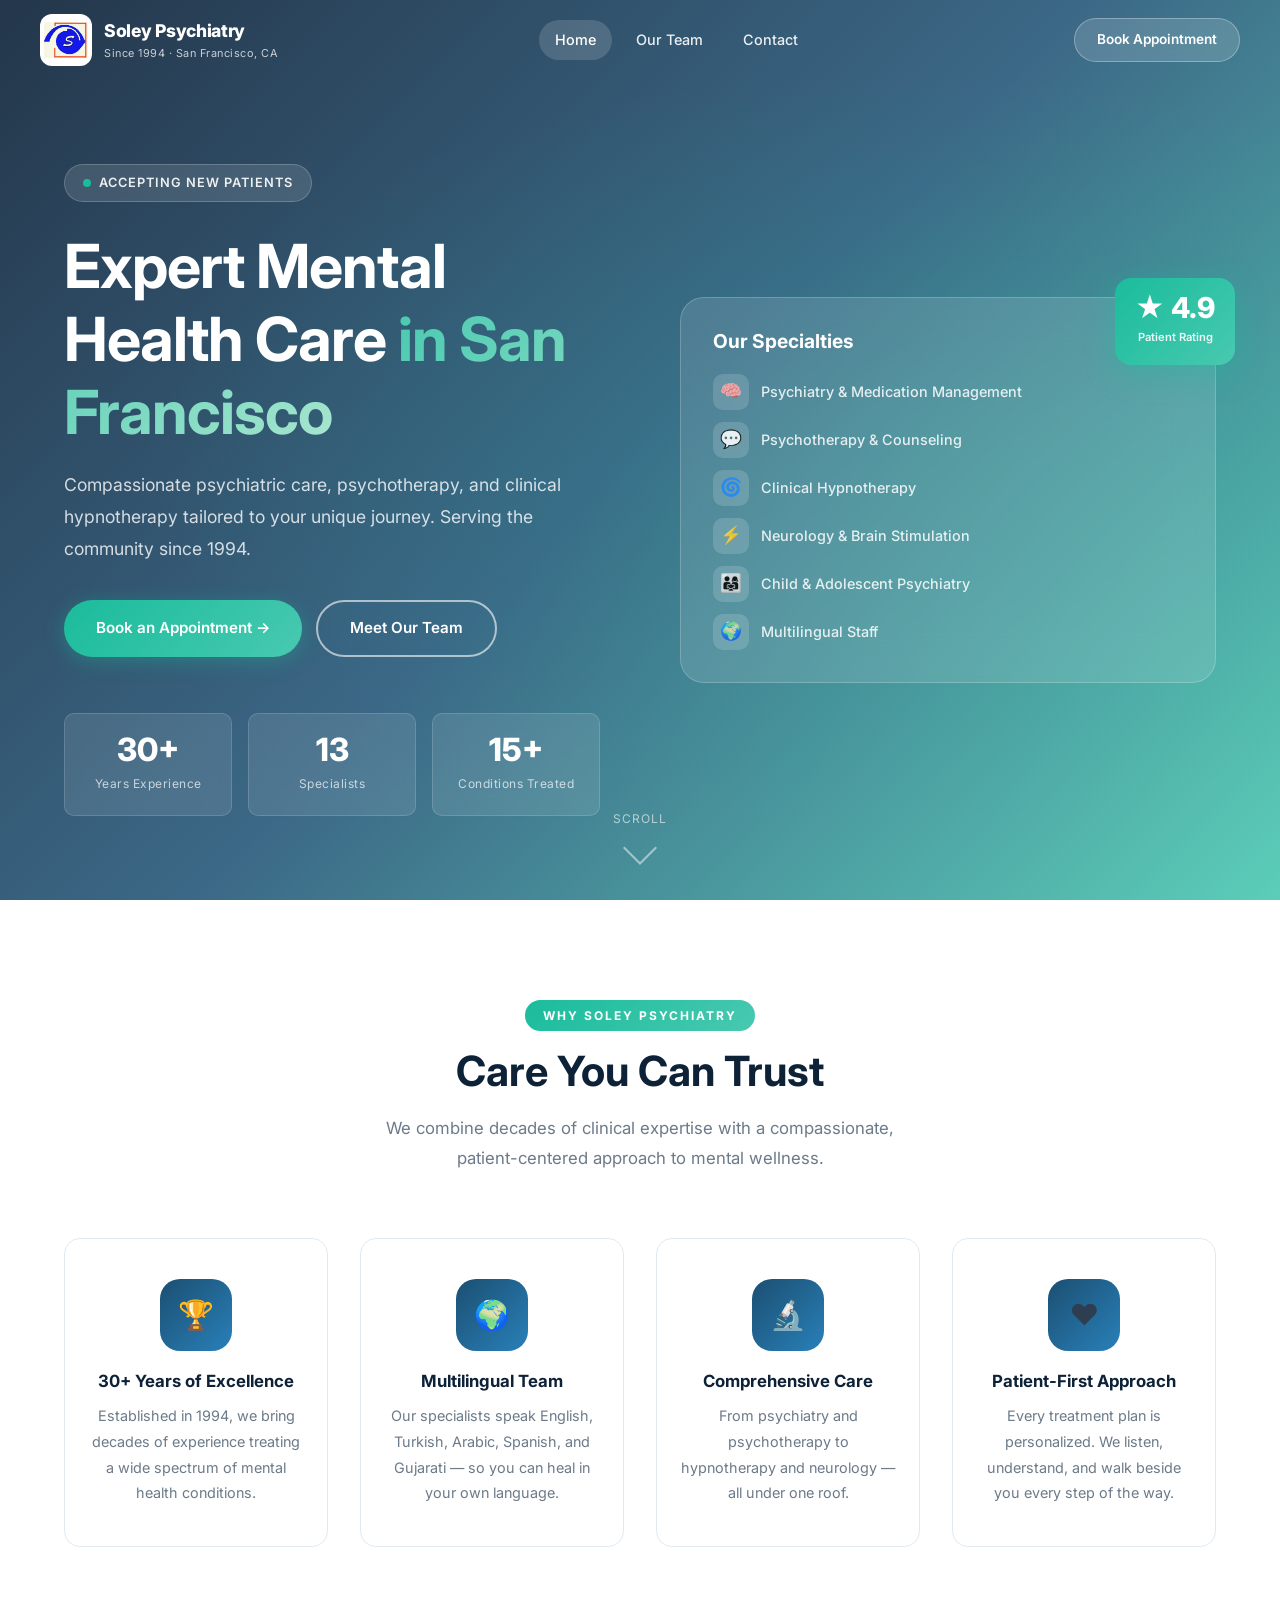
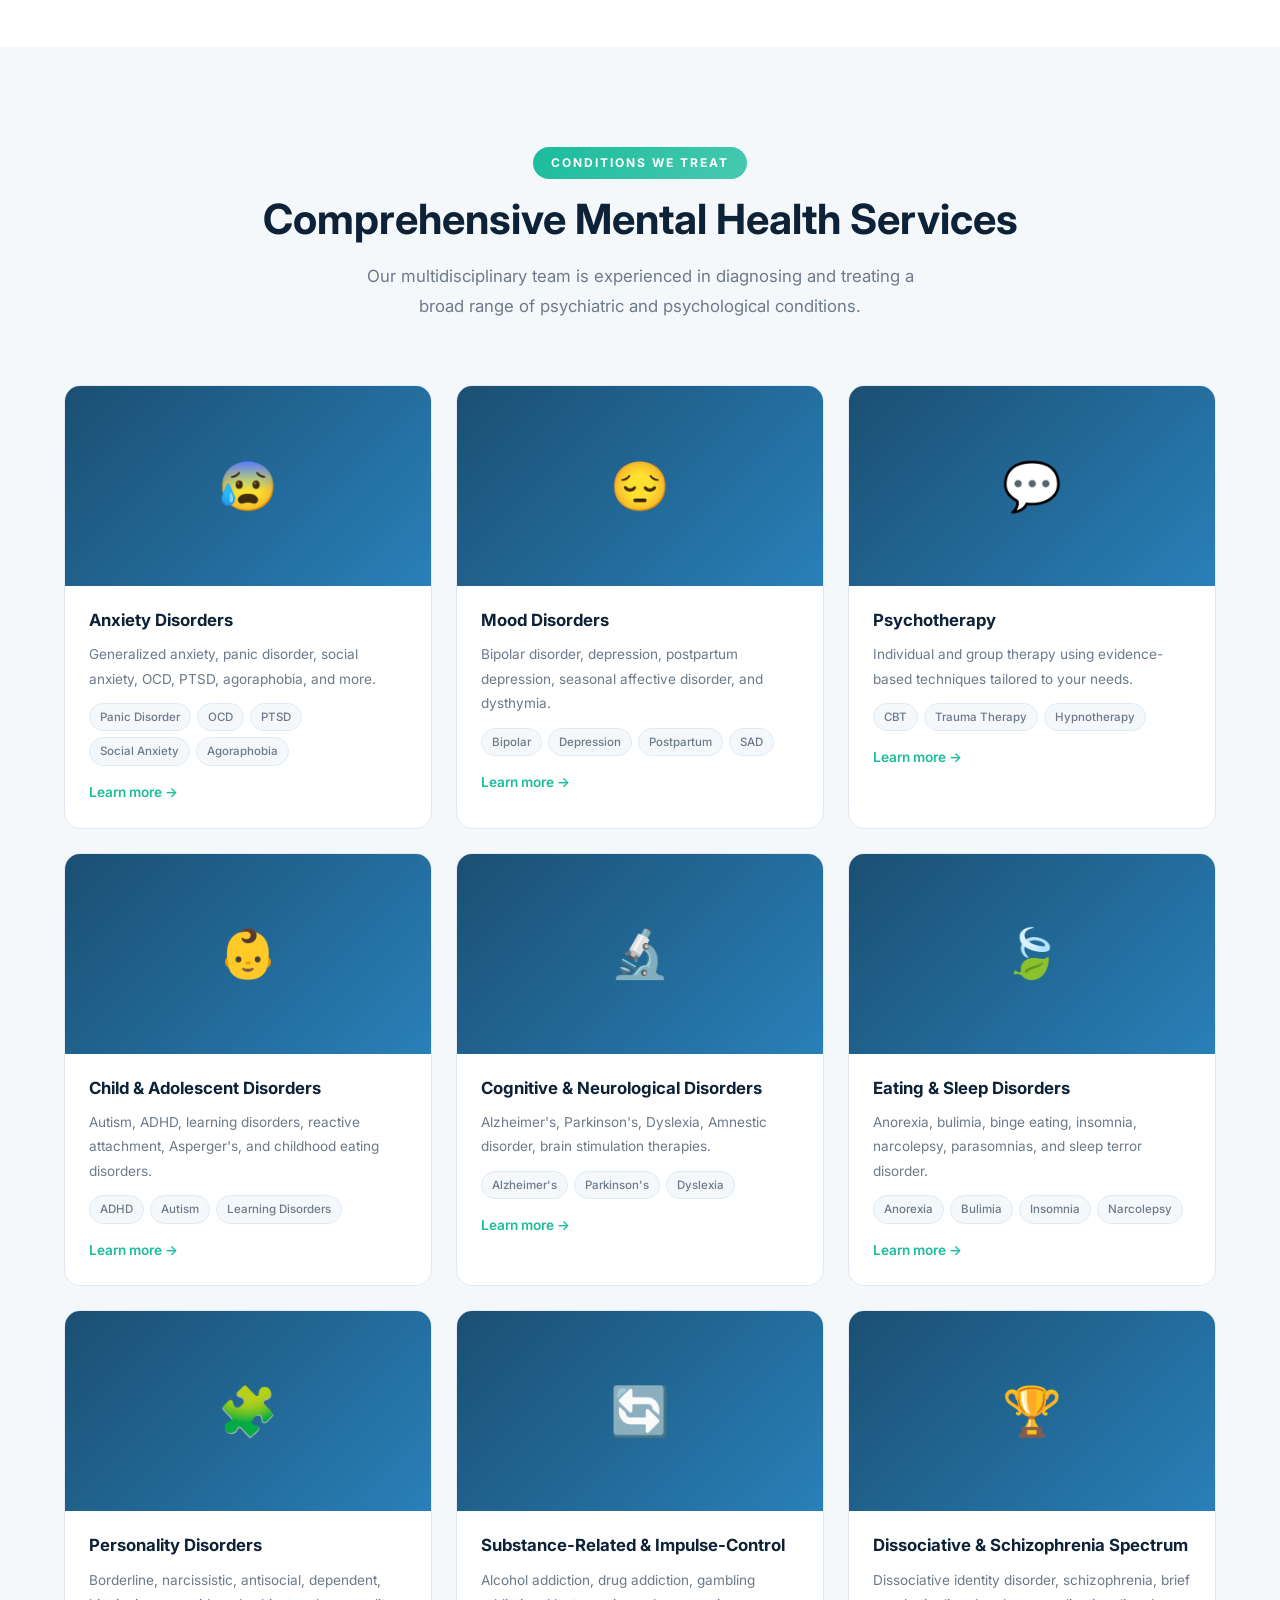
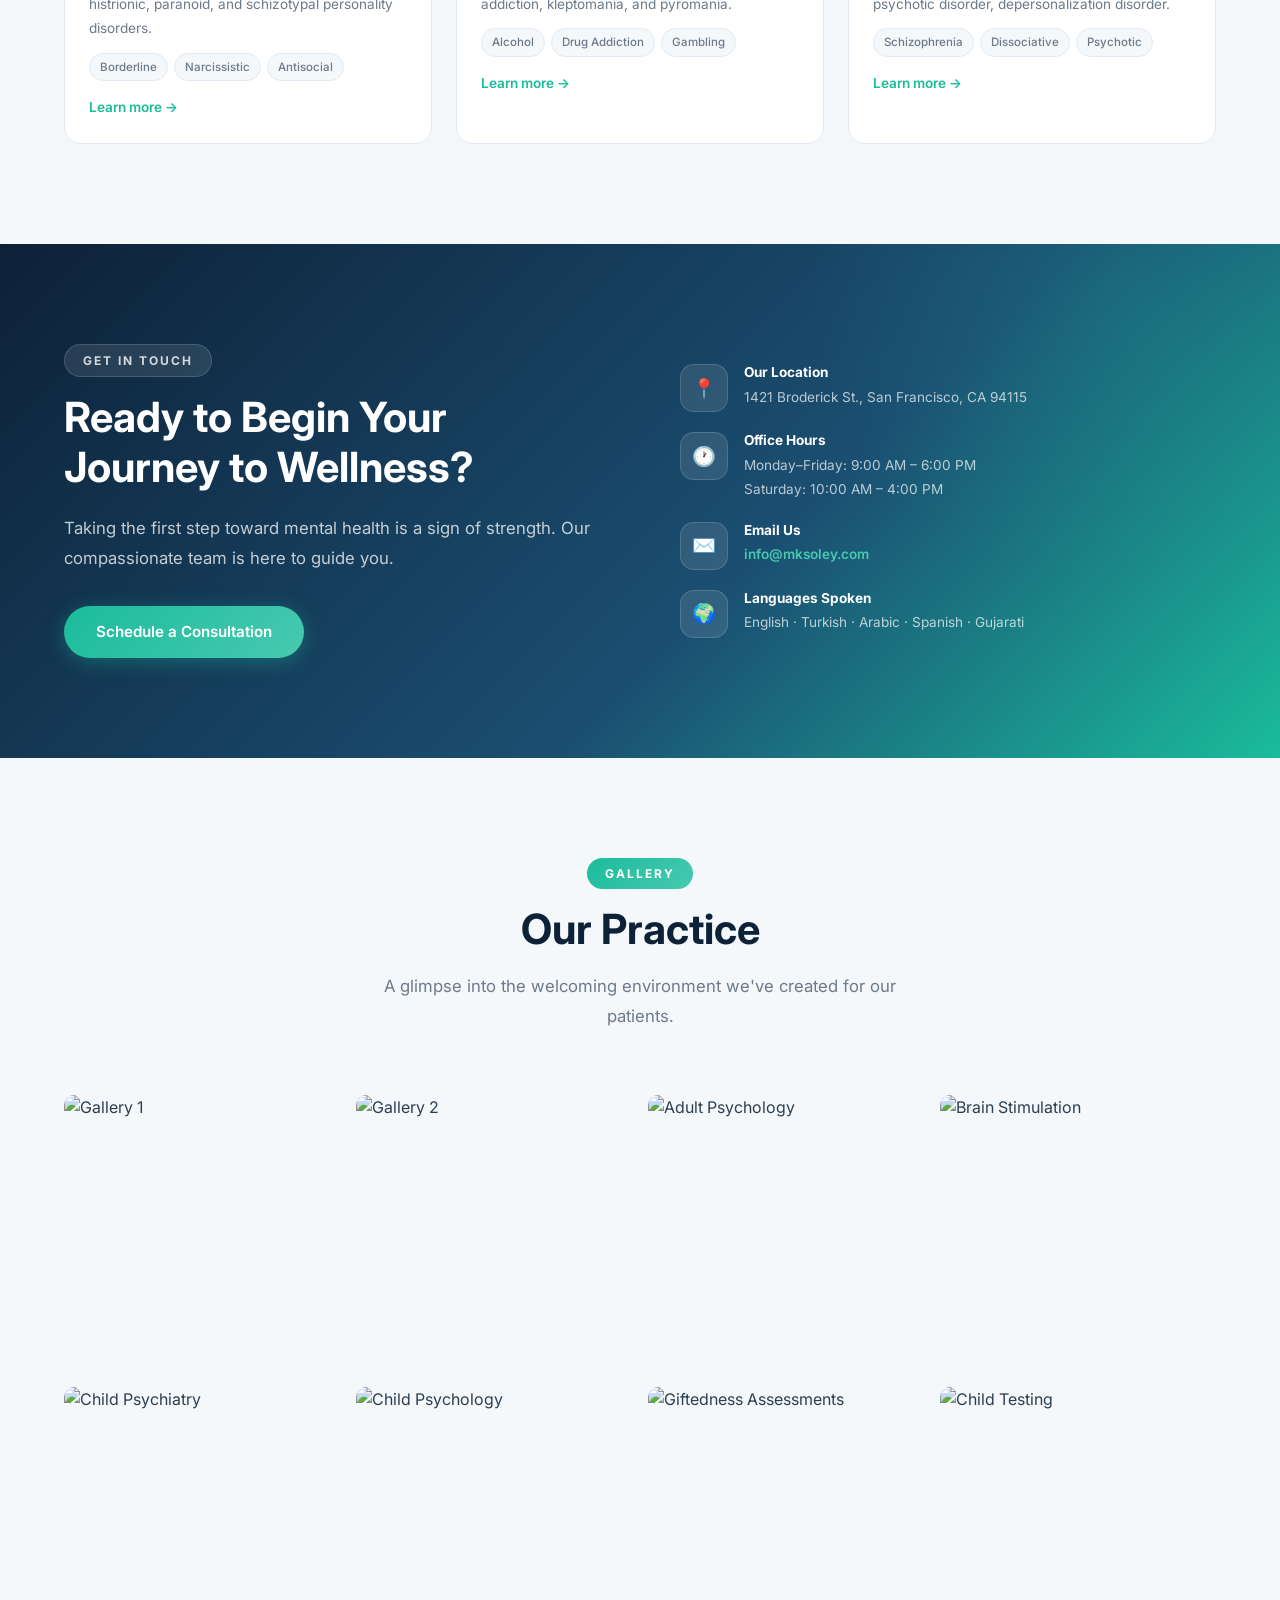
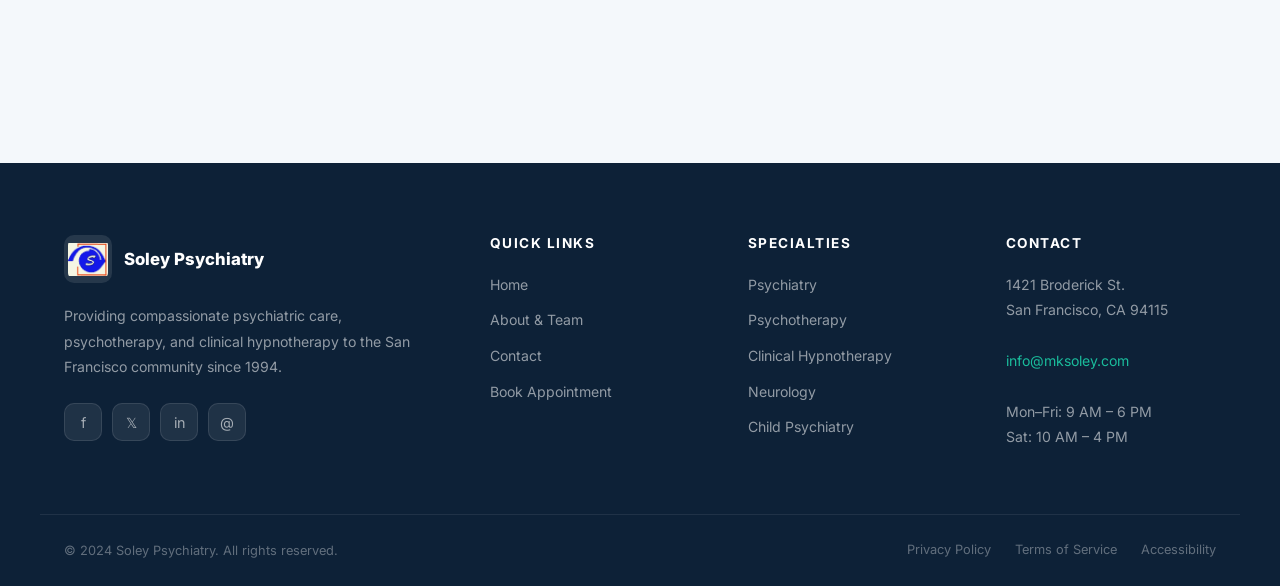
==== index.html @ 686a46e2 "Initial commit: Soley Psychiatry modern website" ====
<!DOCTYPE html>
<html lang="en">
<head>
  <meta charset="UTF-8">
  <meta name="viewport" content="width=device-width, initial-scale=1.0">
  <title>Soley Psychiatry — Psychiatry, Psychotherapy &amp; Clinical Hypnotherapy | San Francisco, CA</title>

  <!-- ── Primary SEO ── -->
  <meta name="description" content="Soley Psychiatry offers expert psychiatric care, psychotherapy, and clinical hypnotherapy in San Francisco since 1994. Led by Dr. Mustafa K. Soley MD. Now accepting new patients.">
  <meta name="keywords" content="Soley Psychiatry, Mustafa Soley, Mustafa K. Soley, Mustafa Kizililsoley, Mustafa Kızılilsoley, psychiatrist San Francisco, psychotherapy San Francisco, clinical hypnotherapy, mental health San Francisco, anxiety treatment, depression treatment, bipolar disorder, PTSD, ADHD, child psychiatry, 1421 Broderick St San Francisco">
  <meta name="author" content="Mustafa K. Soley, Mustafa Kizililsoley, Mustafa Kızılilsoley, Mustafa Soley">
  <meta name="robots" content="index, follow, max-image-preview:large, max-snippet:-1, max-video-preview:-1">
  <meta name="revisit-after" content="7 days">
  <meta name="language" content="English">
  <meta name="geo.region" content="US-CA">
  <meta name="geo.placename" content="San Francisco">
  <meta name="geo.position" content="37.7831;-122.4387">
  <meta name="ICBM" content="37.7831, -122.4387">
  <link rel="canonical" href="https://www.mksoley.com/">

  <!-- ── Google Site Verification ── -->
  <meta name="google-site-verification" content="google7637087da9ec8654">

  <!-- ── Open Graph / Facebook ── -->
  <meta property="og:type" content="website">
  <meta property="og:url" content="https://www.mksoley.com/">
  <meta property="og:site_name" content="Soley Psychiatry">
  <meta property="og:title" content="Soley Psychiatry — Psychiatry, Psychotherapy &amp; Clinical Hypnotherapy">
  <meta property="og:description" content="Expert psychiatric care, psychotherapy, and clinical hypnotherapy in San Francisco since 1994. Led by Dr. Mustafa K. Soley MD. Accepting new patients.">
  <meta property="og:image" content="http://www.mksoley.com/wp-content/uploads/2020/08/transcranial-direct-current-stimulation.jpg">
  <meta property="og:image:width" content="1200">
  <meta property="og:image:height" content="630">
  <meta property="og:image:alt" content="Soley Psychiatry — San Francisco">
  <meta property="og:locale" content="en_US">

  <!-- ── Twitter Card ── -->
  <meta name="twitter:card" content="summary_large_image">
  <meta name="twitter:title" content="Soley Psychiatry — Psychiatry, Psychotherapy &amp; Clinical Hypnotherapy">
  <meta name="twitter:description" content="Expert psychiatric care in San Francisco since 1994. Led by Dr. Mustafa K. Soley MD.">
  <meta name="twitter:image" content="http://www.mksoley.com/wp-content/uploads/2020/08/transcranial-direct-current-stimulation.jpg">

  <!-- ── Structured Data: LocalBusiness ── -->
  <script type="application/ld+json">
  {
    "@context": "https://schema.org",
    "@type": "MedicalBusiness",
    "name": "Soley Psychiatry",
    "alternateName": ["Soley Psychiatry and Psychotherapy", "Soley Psychiatric Clinic"],
    "description": "Psychiatry, psychotherapy, and clinical hypnotherapy practice in San Francisco, CA. Serving the community since 1994.",
    "url": "https://www.mksoley.com",
    "logo": "https://www.mksoley.com/Soleylogo.png",
    "image": "http://www.mksoley.com/wp-content/uploads/2020/08/transcranial-direct-current-stimulation.jpg",
    "telephone": "",
    "email": "info@mksoley.com",
    "foundingDate": "1994",
    "address": {
      "@type": "PostalAddress",
      "streetAddress": "1421 Broderick St.",
      "addressLocality": "San Francisco",
      "addressRegion": "CA",
      "postalCode": "94115",
      "addressCountry": "US"
    },
    "geo": {
      "@type": "GeoCoordinates",
      "latitude": 37.7831,
      "longitude": -122.4387
    },
    "openingHoursSpecification": [
      {
        "@type": "OpeningHoursSpecification",
        "dayOfWeek": ["Monday","Tuesday","Wednesday","Thursday","Friday"],
        "opens": "09:00",
        "closes": "18:00"
      },
      {
        "@type": "OpeningHoursSpecification",
        "dayOfWeek": "Saturday",
        "opens": "10:00",
        "closes": "16:00"
      }
    ],
    "medicalSpecialty": ["Psychiatry","Psychotherapy","Clinical Hypnotherapy","Neurology","Child Psychiatry"],
    "hasMap": "https://maps.google.com/?q=1421+Broderick+St,+San+Francisco,+CA+94115",
    "priceRange": "$$",
    "currenciesAccepted": "USD",
    "paymentAccepted": "Cash, Credit Card, Insurance",
    "employee": [
      {
        "@type": "Physician",
        "name": "Mustafa K. Soley",
        "alternateName": ["Mustafa Kizililsoley","Mustafa Kızılilsoley","Mustafa Soley","Dr. Mustafa K. Soley MD"],
        "jobTitle": "Psychiatrist, Founder",
        "medicalSpecialty": "Psychiatry",
        "knowsLanguage": ["en","tr"]
      }
    ],
    "sameAs": [
      "https://www.mksoley.com"
    ]
  }
  </script>

  <!-- ── Structured Data: Person (Dr. Soley) ── -->
  <script type="application/ld+json">
  {
    "@context": "https://schema.org",
    "@type": "Person",
    "name": "Mustafa K. Soley",
    "alternateName": ["Mustafa Kizililsoley","Mustafa Kızılilsoley","Mustafa Soley","Dr. Mustafa Soley"],
    "jobTitle": "Psychiatrist, MD",
    "worksFor": {
      "@type": "MedicalBusiness",
      "name": "Soley Psychiatry",
      "url": "https://www.mksoley.com"
    },
    "url": "https://www.mksoley.com",
    "email": "info@mksoley.com",
    "address": {
      "@type": "PostalAddress",
      "streetAddress": "1421 Broderick St.",
      "addressLocality": "San Francisco",
      "addressRegion": "CA",
      "postalCode": "94115",
      "addressCountry": "US"
    },
    "knowsLanguage": ["en","tr"],
    "medicalSpecialty": "Psychiatry"
  }
  </script>

  <!-- ── Sitemap reference ── -->
  <link rel="sitemap" type="application/xml" href="/sitemap.xml">

  <link rel="preconnect" href="https://fonts.googleapis.com">
  <link href="https://fonts.googleapis.com/css2?family=Inter:wght@300;400;500;600;700;800;900&display=swap" rel="stylesheet">
  <link rel="stylesheet" href="styles.css">
</head>
<body>

<!-- SERVICE MODAL -->
<div class="service-modal-overlay" id="serviceModalOverlay" onclick="closeServiceModal(event)">
  <div class="service-modal" id="serviceModal">
    <div class="service-modal-header" id="modalHeader">
      <img id="modalImg" src="" alt="">
      <div class="service-modal-header-overlay">
        <h2 id="modalTitle"></h2>
      </div>
      <button class="service-modal-close" onclick="closeServiceModal()">✕</button>
    </div>
    <div class="service-modal-body">
      <p class="service-modal-intro" id="modalIntro"></p>
      <div class="service-modal-info-grid" id="modalInfoGrid"></div>
      <div class="service-modal-section">
        <h4>Conditions We Treat</h4>
        <div class="service-modal-conditions" id="modalConditions"></div>
      </div>
      <div class="service-modal-section" id="modalApproachSection">
        <h4>Our Approach</h4>
        <p id="modalApproach" style="font-size:0.9rem;color:var(--text-light);line-height:1.8;"></p>
      </div>
      <div class="service-modal-cta">
        <a href="contact.html" class="cta-primary">Book an Appointment →</a>
        <a href="about.html" class="cta-secondary">Meet Our Team</a>
      </div>
    </div>
  </div>
</div>

<!-- LIGHTBOX -->
<div class="lightbox" id="lightbox" onclick="closeLightbox()">
  <button class="lightbox-close" onclick="closeLightbox()">✕</button>
  <img id="lightbox-img" src="" alt="">
</div>

<!-- MOBILE MENU -->
<div class="mobile-menu" id="mobileMenu">
  <button class="mobile-menu-close" onclick="closeMobileMenu()">✕</button>
  <a href="index.html" onclick="closeMobileMenu()">Home</a>
  <a href="about.html" onclick="closeMobileMenu()">About</a>
  <a href="contact.html" onclick="closeMobileMenu()">Contact</a>
</div>

<!-- TOAST -->
<div class="toast" id="toast"></div>

<!-- NAVBAR -->
<nav class="navbar" id="navbar">
  <div class="navbar-inner">
    <a class="nav-logo" href="index.html">
      <img src="Soleylogo.png" alt="Soley Psychiatry Logo">
      <div class="nav-logo-text">
        <span class="nav-logo-name">Soley Psychiatry</span>
        <span class="nav-logo-tag">Since 1994 · San Francisco, CA</span>
      </div>
    </a>
    <div class="nav-links">
      <a href="index.html" class="active">Home</a>
      <a href="about.html">Our Team</a>
      <a href="contact.html">Contact</a>
    </div>
    <a href="contact.html" class="nav-cta">Book Appointment</a>
    <button class="nav-toggle" onclick="openMobileMenu()" aria-label="Open menu">
      <span></span><span></span><span></span>
    </button>
  </div>
</nav>

<!-- HERO -->
<section class="hero">
  <div class="hero-inner">
    <div class="hero-content">
      <div class="hero-badge">
        <span class="dot"></span>
        Accepting New Patients
      </div>
      <h1>
        Expert Mental Health Care
        <span>in San Francisco</span>
      </h1>
      <p>Compassionate psychiatric care, psychotherapy, and clinical hypnotherapy tailored to your unique journey. Serving the community since 1994.</p>
      <div class="hero-actions">
        <a href="contact.html" class="btn btn-primary">Book an Appointment →</a>
        <a href="about.html" class="btn btn-outline">Meet Our Team</a>
      </div>
      <div class="hero-stats">
        <div class="hero-stat">
          <span class="num">30+</span>
          <span class="label">Years Experience</span>
        </div>
        <div class="hero-stat">
          <span class="num">13</span>
          <span class="label">Specialists</span>
        </div>
        <div class="hero-stat">
          <span class="num">15+</span>
          <span class="label">Conditions Treated</span>
        </div>
      </div>
    </div>
    <div class="hero-visual">
      <div class="hero-card-main">
        <div class="hero-floating-badge">
          <span class="num">★ 4.9</span>
          <span class="text">Patient Rating</span>
        </div>
        <h3>Our Specialties</h3>
        <div class="hero-services-list">
          <div class="hero-service-item">
            <div class="icon">🧠</div>
            Psychiatry & Medication Management
          </div>
          <div class="hero-service-item">
            <div class="icon">💬</div>
            Psychotherapy & Counseling
          </div>
          <div class="hero-service-item">
            <div class="icon">🌀</div>
            Clinical Hypnotherapy
          </div>
          <div class="hero-service-item">
            <div class="icon">⚡</div>
            Neurology & Brain Stimulation
          </div>
          <div class="hero-service-item">
            <div class="icon">👨‍👩‍👧</div>
            Child & Adolescent Psychiatry
          </div>
          <div class="hero-service-item">
            <div class="icon">🌍</div>
            Multilingual Staff
          </div>
        </div>
      </div>
    </div>
  </div>
  <div class="scroll-indicator">
    <span>Scroll</span>
    <div class="arrow"></div>
  </div>
</section>

<!-- WHY US -->
<section class="why-us section">
  <div class="container">
    <div class="section-header fade-in">
      <span class="label">Why Soley Psychiatry</span>
      <h2>Care You Can Trust</h2>
      <p>We combine decades of clinical expertise with a compassionate, patient-centered approach to mental wellness.</p>
    </div>
    <div class="why-grid">
      <div class="why-card fade-in fade-in-delay-1">
        <div class="why-icon">🏆</div>
        <h3>30+ Years of Excellence</h3>
        <p>Established in 1994, we bring decades of experience treating a wide spectrum of mental health conditions.</p>
      </div>
      <div class="why-card fade-in fade-in-delay-2">
        <div class="why-icon">🌍</div>
        <h3>Multilingual Team</h3>
        <p>Our specialists speak English, Turkish, Arabic, Spanish, and Gujarati — so you can heal in your own language.</p>
      </div>
      <div class="why-card fade-in fade-in-delay-3">
        <div class="why-icon">🔬</div>
        <h3>Comprehensive Care</h3>
        <p>From psychiatry and psychotherapy to hypnotherapy and neurology — all under one roof.</p>
      </div>
      <div class="why-card fade-in fade-in-delay-4">
        <div class="why-icon">❤️</div>
        <h3>Patient-First Approach</h3>
        <p>Every treatment plan is personalized. We listen, understand, and walk beside you every step of the way.</p>
      </div>
    </div>
  </div>
</section>

<!-- SERVICES -->
<section class="services section">
  <div class="container">
    <div class="section-header fade-in">
      <span class="label">Conditions We Treat</span>
      <h2>Comprehensive Mental Health Services</h2>
      <p>Our multidisciplinary team is experienced in diagnosing and treating a broad range of psychiatric and psychological conditions.</p>
    </div>
    <div class="services-grid">

      <div class="service-card fade-in fade-in-delay-1" onclick="openServiceModal('anxiety')">
        <img class="service-card-img"
          src="http://www.mksoley.com/wp-content/uploads/2020/08/fotolia_32607232_s.jpg"
          alt="Anxiety Disorders"
          onerror="this.outerHTML='<div class=\'service-card-img-placeholder\'>😰</div>'">
        <div class="service-card-body">
          <h3>Anxiety Disorders</h3>
          <p style="font-size:0.85rem;">Generalized anxiety, panic disorder, social anxiety, OCD, PTSD, agoraphobia, and more.</p>
          <div class="service-tags">
            <span class="service-tag">Panic Disorder</span>
            <span class="service-tag">OCD</span>
            <span class="service-tag">PTSD</span>
            <span class="service-tag">Social Anxiety</span>
            <span class="service-tag">Agoraphobia</span>
          </div>
          <div class="service-arrow">Learn more →</div>
        </div>
      </div>

      <div class="service-card fade-in fade-in-delay-2" onclick="openServiceModal('mood')">
        <img class="service-card-img"
          src="http://www.mksoley.com/wp-content/uploads/2020/08/confused-men-unnerve-women-more-pictures.jpg"
          alt="Mood Disorders"
          onerror="this.outerHTML='<div class=\'service-card-img-placeholder\'>😔</div>'">
        <div class="service-card-body">
          <h3>Mood Disorders</h3>
          <p style="font-size:0.85rem;">Bipolar disorder, depression, postpartum depression, seasonal affective disorder, and dysthymia.</p>
          <div class="service-tags">
            <span class="service-tag">Bipolar</span>
            <span class="service-tag">Depression</span>
            <span class="service-tag">Postpartum</span>
            <span class="service-tag">SAD</span>
          </div>
          <div class="service-arrow">Learn more →</div>
        </div>
      </div>

      <div class="service-card fade-in fade-in-delay-3" onclick="openServiceModal('psychotherapy')">
        <img class="service-card-img"
          src="http://www.mksoley.com/wp-content/uploads/2020/08/Therapy-New-rev.jpg"
          alt="Psychotherapy"
          onerror="this.outerHTML='<div class=\'service-card-img-placeholder\'>💬</div>'">
        <div class="service-card-body">
          <h3>Psychotherapy</h3>
          <p style="font-size:0.85rem;">Individual and group therapy using evidence-based techniques tailored to your needs.</p>
          <div class="service-tags">
            <span class="service-tag">CBT</span>
            <span class="service-tag">Trauma Therapy</span>
            <span class="service-tag">Hypnotherapy</span>
          </div>
          <div class="service-arrow">Learn more →</div>
        </div>
      </div>

      <div class="service-card fade-in fade-in-delay-1" onclick="openServiceModal('child')">
        <img class="service-card-img"
          src="http://www.mksoley.com/wp-content/uploads/2020/08/Common-Problems-Of-Adolescence.jpg"
          alt="Child & Adolescent"
          onerror="this.outerHTML='<div class=\'service-card-img-placeholder\'>👶</div>'">
        <div class="service-card-body">
          <h3>Child &amp; Adolescent Disorders</h3>
          <p style="font-size:0.85rem;">Autism, ADHD, learning disorders, reactive attachment, Asperger's, and childhood eating disorders.</p>
          <div class="service-tags">
            <span class="service-tag">ADHD</span>
            <span class="service-tag">Autism</span>
            <span class="service-tag">Learning Disorders</span>
          </div>
          <div class="service-arrow">Learn more →</div>
        </div>
      </div>

      <div class="service-card fade-in fade-in-delay-2" onclick="openServiceModal('cognitive')">
        <img class="service-card-img"
          src="http://www.mksoley.com/wp-content/uploads/2020/08/transcranial-direct-current-stimulation.jpg"
          alt="Cognitive Disorders"
          onerror="this.outerHTML='<div class=\'service-card-img-placeholder\'>🔬</div>'">
        <div class="service-card-body">
          <h3>Cognitive &amp; Neurological Disorders</h3>
          <p style="font-size:0.85rem;">Alzheimer's, Parkinson's, Dyslexia, Amnestic disorder, brain stimulation therapies.</p>
          <div class="service-tags">
            <span class="service-tag">Alzheimer's</span>
            <span class="service-tag">Parkinson's</span>
            <span class="service-tag">Dyslexia</span>
          </div>
          <div class="service-arrow">Learn more →</div>
        </div>
      </div>

      <div class="service-card fade-in fade-in-delay-3" onclick="openServiceModal('eating')">
        <img class="service-card-img"
          src="http://www.mksoley.com/wp-content/uploads/2020/08/indir-1000x580-1.jpg"
          alt="Eating Disorders"
          onerror="this.outerHTML='<div class=\'service-card-img-placeholder\'>🍃</div>'">
        <div class="service-card-body">
          <h3>Eating &amp; Sleep Disorders</h3>
          <p style="font-size:0.85rem;">Anorexia, bulimia, binge eating, insomnia, narcolepsy, parasomnias, and sleep terror disorder.</p>
          <div class="service-tags">
            <span class="service-tag">Anorexia</span>
            <span class="service-tag">Bulimia</span>
            <span class="service-tag">Insomnia</span>
            <span class="service-tag">Narcolepsy</span>
          </div>
          <div class="service-arrow">Learn more →</div>
        </div>
      </div>

      <div class="service-card fade-in fade-in-delay-1" onclick="openServiceModal('personality')">
        <img class="service-card-img"
          src="http://www.mksoley.com/wp-content/uploads/2020/08/child-psych-1.jpg"
          alt="Personality Disorders"
          onerror="this.outerHTML='<div class=\'service-card-img-placeholder\'>🧩</div>'">
        <div class="service-card-body">
          <h3>Personality Disorders</h3>
          <p style="font-size:0.85rem;">Borderline, narcissistic, antisocial, dependent, histrionic, paranoid, and schizotypal personality disorders.</p>
          <div class="service-tags">
            <span class="service-tag">Borderline</span>
            <span class="service-tag">Narcissistic</span>
            <span class="service-tag">Antisocial</span>
          </div>
          <div class="service-arrow">Learn more →</div>
        </div>
      </div>

      <div class="service-card fade-in fade-in-delay-2" onclick="openServiceModal('substance')">
        <img class="service-card-img"
          src="http://www.mksoley.com/wp-content/uploads/2020/08/images-1-1-150x150-1.jpg"
          alt="Substance Disorders"
          onerror="this.outerHTML='<div class=\'service-card-img-placeholder\'>🔄</div>'">
        <div class="service-card-body">
          <h3>Substance-Related &amp; Impulse-Control</h3>
          <p style="font-size:0.85rem;">Alcohol addiction, drug addiction, gambling addiction, kleptomania, and pyromania.</p>
          <div class="service-tags">
            <span class="service-tag">Alcohol</span>
            <span class="service-tag">Drug Addiction</span>
            <span class="service-tag">Gambling</span>
          </div>
          <div class="service-arrow">Learn more →</div>
        </div>
      </div>

      <div class="service-card fade-in fade-in-delay-3" onclick="openServiceModal('dissociative')">
        <img class="service-card-img"
          src="http://www.mksoley.com/wp-content/uploads/2020/08/sports-psychology-and-its-impact-on-athlete-performance-1.jpg"
          alt="Dissociative Disorders"
          onerror="this.outerHTML='<div class=\'service-card-img-placeholder\'>🏆</div>'">
        <div class="service-card-body">
          <h3>Dissociative &amp; Schizophrenia Spectrum</h3>
          <p style="font-size:0.85rem;">Dissociative identity disorder, schizophrenia, brief psychotic disorder, depersonalization disorder.</p>
          <div class="service-tags">
            <span class="service-tag">Schizophrenia</span>
            <span class="service-tag">Dissociative</span>
            <span class="service-tag">Psychotic</span>
          </div>
          <div class="service-arrow">Learn more →</div>
        </div>
      </div>

    </div>
  </div>
</section>

<!-- CTA SECTION -->
<section class="cta-section">
  <div class="cta-inner">
    <div class="cta-content">
      <div style="display:inline-block;background:rgba(255,255,255,0.1);color:rgba(255,255,255,0.8);font-size:.75rem;font-weight:700;letter-spacing:2px;text-transform:uppercase;padding:6px 18px;border-radius:50px;margin-bottom:16px;border:1px solid rgba(255,255,255,0.15);">Get In Touch</div>
      <h2 style="color:white;">Ready to Begin Your Journey to Wellness?</h2>
      <p>Taking the first step toward mental health is a sign of strength. Our compassionate team is here to guide you.</p>
      <a href="contact.html" class="btn btn-primary">Schedule a Consultation</a>
    </div>
    <div class="cta-info">
      <div class="cta-info-item">
        <div class="cta-info-icon">📍</div>
        <div class="cta-info-text">
          <h4>Our Location</h4>
          <p>1421 Broderick St., San Francisco, CA 94115</p>
        </div>
      </div>
      <div class="cta-info-item">
        <div class="cta-info-icon">🕐</div>
        <div class="cta-info-text">
          <h4>Office Hours</h4>
          <p>Monday–Friday: 9:00 AM – 6:00 PM<br>Saturday: 10:00 AM – 4:00 PM</p>
        </div>
      </div>
      <div class="cta-info-item">
        <div class="cta-info-icon">✉️</div>
        <div class="cta-info-text">
          <h4>Email Us</h4>
          <p><a href="mailto:info@mksoley.com" style="color:rgba(72,201,176,1);font-weight:600;">info@mksoley.com</a></p>
        </div>
      </div>
      <div class="cta-info-item">
        <div class="cta-info-icon">🌍</div>
        <div class="cta-info-text">
          <h4>Languages Spoken</h4>
          <p>English · Turkish · Arabic · Spanish · Gujarati</p>
        </div>
      </div>
    </div>
  </div>
</section>

<!-- GALLERY -->
<section class="gallery section">
  <div class="container">
    <div class="section-header fade-in">
      <span class="label">Gallery</span>
      <h2>Our Practice</h2>
      <p>A glimpse into the welcoming environment we've created for our patients.</p>
    </div>
    <div class="gallery-grid">
      <div class="gallery-item fade-in" onclick="openLightbox('http://www.mksoley.com/wp-content/uploads/2020/08/IMG-6838-1-150x150.jpg')">
        <img src="http://www.mksoley.com/wp-content/uploads/2020/08/IMG-6838-1-150x150.jpg" alt="Gallery 1" loading="lazy">
      </div>
      <div class="gallery-item fade-in" onclick="openLightbox('http://www.mksoley.com/wp-content/uploads/2020/08/IMG-6835-1-150x150.jpg')">
        <img src="http://www.mksoley.com/wp-content/uploads/2020/08/IMG-6835-1-150x150.jpg" alt="Gallery 2" loading="lazy">
      </div>
      <div class="gallery-item fade-in" onclick="openLightbox('http://www.mksoley.com/wp-content/uploads/2020/08/adult-psychology-1-150x150.jpg')">
        <img src="http://www.mksoley.com/wp-content/uploads/2020/08/adult-psychology-1-150x150.jpg" alt="Adult Psychology" loading="lazy">
      </div>
      <div class="gallery-item fade-in" onclick="openLightbox('http://www.mksoley.com/wp-content/uploads/2020/08/brain-stimulation-assult-neurosciencenews-150x150-1.jpg')">
        <img src="http://www.mksoley.com/wp-content/uploads/2020/08/brain-stimulation-assult-neurosciencenews-150x150-1.jpg" alt="Brain Stimulation" loading="lazy">
      </div>
      <div class="gallery-item fade-in" onclick="openLightbox('http://www.mksoley.com/wp-content/uploads/2020/08/child-psych-1-150x150.jpg')">
        <img src="http://www.mksoley.com/wp-content/uploads/2020/08/child-psych-1-150x150.jpg" alt="Child Psychiatry" loading="lazy">
      </div>
      <div class="gallery-item fade-in" onclick="openLightbox('http://www.mksoley.com/wp-content/uploads/2020/08/child-psychology-150x150-1.jpg')">
        <img src="http://www.mksoley.com/wp-content/uploads/2020/08/child-psychology-150x150-1.jpg" alt="Child Psychology" loading="lazy">
      </div>
      <div class="gallery-item fade-in" onclick="openLightbox('http://www.mksoley.com/wp-content/uploads/2020/08/Giftedness-assessments-150x150.jpg')">
        <img src="http://www.mksoley.com/wp-content/uploads/2020/08/Giftedness-assessments-150x150.jpg" alt="Giftedness Assessments" loading="lazy">
      </div>
      <div class="gallery-item fade-in" onclick="openLightbox('http://www.mksoley.com/wp-content/uploads/2020/08/ChildTesting-520x400-1-150x150.png')">
        <img src="http://www.mksoley.com/wp-content/uploads/2020/08/ChildTesting-520x400-1-150x150.png" alt="Child Testing" loading="lazy">
      </div>
    </div>
  </div>
</section>

<!-- FOOTER -->
<footer class="footer">
  <div class="footer-grid">
    <div class="footer-brand">
      <div class="logo">
        <img src="Soleylogo.png" alt="Logo">
        <span class="logo-name">Soley Psychiatry</span>
      </div>
      <p>Providing compassionate psychiatric care, psychotherapy, and clinical hypnotherapy to the San Francisco community since 1994.</p>
      <div class="footer-social">
        <a href="#" class="social-btn" title="Facebook">f</a>
        <a href="#" class="social-btn" title="Twitter">𝕏</a>
        <a href="#" class="social-btn" title="LinkedIn">in</a>
        <a href="mailto:info@mksoley.com" class="social-btn" title="Email">@</a>
      </div>
    </div>
    <div class="footer-col">
      <h4>Quick Links</h4>
      <ul>
        <li><a href="index.html">Home</a></li>
        <li><a href="about.html">About &amp; Team</a></li>
        <li><a href="contact.html">Contact</a></li>
        <li><a href="contact.html">Book Appointment</a></li>
      </ul>
    </div>
    <div class="footer-col">
      <h4>Specialties</h4>
      <ul>
        <li><a href="#">Psychiatry</a></li>
        <li><a href="#">Psychotherapy</a></li>
        <li><a href="#">Clinical Hypnotherapy</a></li>
        <li><a href="#">Neurology</a></li>
        <li><a href="#">Child Psychiatry</a></li>
      </ul>
    </div>
    <div class="footer-col">
      <h4>Contact</h4>
      <p>1421 Broderick St.<br>San Francisco, CA 94115</p>
      <br>
      <p><a href="mailto:info@mksoley.com" style="color:var(--secondary);">info@mksoley.com</a></p>
      <br>
      <p>Mon–Fri: 9 AM – 6 PM<br>Sat: 10 AM – 4 PM</p>
    </div>
  </div>
  <div class="footer-bottom">
    <p>© 2024 Soley Psychiatry. All rights reserved.</p>
    <div class="footer-bottom-links">
      <a href="#">Privacy Policy</a>
      <a href="#">Terms of Service</a>
      <a href="#">Accessibility</a>
    </div>
  </div>
</footer>

<script>
// ---- Navbar ----
const navbar = document.getElementById('navbar');
window.addEventListener('scroll', () => {
  navbar.classList.toggle('scrolled', window.scrollY > 60);
});

// ---- Fade-in ----
const fadeEls = document.querySelectorAll('.fade-in');
const observer = new IntersectionObserver((entries) => {
  entries.forEach(e => { if (e.isIntersecting) e.target.classList.add('visible'); });
}, { threshold: 0.1 });
fadeEls.forEach(el => observer.observe(el));

// ---- Mobile menu ----
function openMobileMenu() { document.getElementById('mobileMenu').classList.add('open'); }
function closeMobileMenu() { document.getElementById('mobileMenu').classList.remove('open'); }

// ---- Lightbox ----
function openLightbox(src) {
  document.getElementById('lightbox-img').src = src;
  document.getElementById('lightbox').classList.add('active');
}
function closeLightbox() { document.getElementById('lightbox').classList.remove('active'); }

// ---- Toast ----
function showToast(msg) {
  const t = document.getElementById('toast');
  t.textContent = msg;
  t.classList.add('show');
  setTimeout(() => t.classList.remove('show'), 3500);
}

// ---- Service Modal Data ----
const serviceData = {
  anxiety: {
    title: 'Anxiety Disorders',
    img: 'http://www.mksoley.com/wp-content/uploads/2020/08/fotolia_32607232_s.jpg',
    intro: 'Anxiety disorders are among the most common mental health conditions, affecting millions of people worldwide. They are characterized by excessive fear, worry, and related behavioral disturbances. At Soley Psychiatry, our specialists use a combination of medication management and evidence-based psychotherapy to help patients regain control of their lives.',
    infoBoxes: [
      { icon: '🧠', title: 'Diagnosis', text: 'Comprehensive psychiatric evaluation and standardized assessment tools.' },
      { icon: '💊', title: 'Treatment', text: 'Medication management, CBT, exposure therapy, and mindfulness-based approaches.' },
      { icon: '📅', title: 'Duration', text: 'Treatment plans are individualized — short-term and long-term options available.' },
      { icon: '🌍', title: 'Languages', text: 'Services available in English, Turkish, Arabic, Spanish, and Gujarati.' }
    ],
    conditions: [
      'Acute Stress Disorder', 'Adjustment Disorder', 'Agoraphobia', 'Anxiety Disorder NOS',
      'Generalized Anxiety Disorder', 'Hypochondriasis', 'Intermittent Explosive Disorder',
      'Kleptomania', 'Narcolepsy', 'Nightmare Disorder', 'Obsessive Compulsive Disorder',
      'OC Personality Disorder', 'Panic Disorder', 'Paranoid Personality Disorder',
      'Post Traumatic Stress Disorder', 'Premenstrual Dysphoric Disorder', 'Pyromania',
      'Selective Mutism', 'Separation Anxiety Disorder', 'Sexual Dysfunction',
      'Social Anxiety Disorder'
    ],
    approach: 'We begin with a thorough psychiatric evaluation to identify the specific anxiety disorder and its severity. Treatment typically combines pharmacotherapy (when appropriate) with evidence-based psychotherapy such as Cognitive Behavioral Therapy (CBT), Acceptance and Commitment Therapy (ACT), or Exposure and Response Prevention (ERP) for OCD. Our goal is to equip you with lifelong coping strategies.'
  },
  mood: {
    title: 'Mood Disorders',
    img: 'http://www.mksoley.com/wp-content/uploads/2020/08/confused-men-unnerve-women-more-pictures.jpg',
    intro: 'Mood disorders affect how a person feels emotionally and can significantly impact daily life, relationships, and work. They range from persistent depression to the cycling highs and lows of bipolar disorder. Early and accurate diagnosis is critical. Our team of board-certified psychiatrists provides comprehensive evaluation and personalized treatment plans.',
    infoBoxes: [
      { icon: '🔍', title: 'Evaluation', text: 'Detailed psychiatric interview, mood charting, and family history assessment.' },
      { icon: '💊', title: 'Treatment', text: 'Mood stabilizers, antidepressants, psychotherapy, and lifestyle coaching.' },
      { icon: '📈', title: 'Monitoring', text: 'Regular follow-ups to adjust treatment and track progress over time.' },
      { icon: '👨‍👩‍👧', title: 'Family Support', text: 'Family education and support sessions available upon request.' }
    ],
    conditions: [
      'Acute Stress Disorder', 'Attention Deficit Hyperactivity Disorder', 'Bipolar Disorder',
      'Dysthymic Disorder', 'Generalized Anxiety Disorder', 'Oppositional Defiant Disorder',
      'Postpartum Depression', 'Premenstrual Dysphoric Disorder', 'Seasonal Affective Disorder'
    ],
    approach: 'Mood disorders require a nuanced, long-term approach. We conduct a thorough diagnostic evaluation — including ruling out medical causes — before developing a treatment plan. Depending on the diagnosis, this may include mood-stabilizing medications, antidepressants, psychoeducation, and structured psychotherapy. We place strong emphasis on relapse prevention and self-management skills.'
  },
  psychotherapy: {
    title: 'Psychotherapy & Clinical Hypnotherapy',
    img: 'http://www.mksoley.com/wp-content/uploads/2020/08/Therapy-New-rev.jpg',
    intro: 'Psychotherapy — also known as talk therapy — is a proven, effective treatment for a wide range of mental health conditions. At Soley Psychiatry, we offer individual psychotherapy delivered by PhD-level psychologists and licensed therapists. We also specialize in Clinical Hypnotherapy, a powerful complementary tool for deep-rooted behavioral patterns and trauma.',
    infoBoxes: [
      { icon: '🗣️', title: 'Individual Therapy', text: 'One-on-one sessions tailored to your specific goals and challenges.' },
      { icon: '🌀', title: 'Hypnotherapy', text: 'Clinical hypnotherapy for anxiety, phobias, trauma, and habit change.' },
      { icon: '🧩', title: 'Evidence-Based', text: 'CBT, DBT, EMDR, psychodynamic, and mindfulness-based techniques.' },
      { icon: '🔒', title: 'Confidentiality', text: 'All sessions are strictly confidential and HIPAA compliant.' }
    ],
    conditions: [
      'Anxiety & Phobias', 'Trauma & PTSD', 'Depression', 'Grief & Loss', 'Relationship Issues',
      'Self-Esteem & Identity', 'Anger Management', 'Stress Management', 'Behavioral Habits',
      'Sleep Difficulties', 'Chronic Pain (psychological component)', 'Life Transitions'
    ],
    approach: 'After an initial assessment to understand your goals, one of our therapists will recommend the most suitable therapeutic modality. Sessions are typically 50 minutes and held weekly. Clinical hypnotherapy sessions are conducted by our specially trained clinicians (Rayiha Arif PhD, Dr. Jane Richeyson MD, and Rani Pieretti PhD) and may be combined with standard psychotherapy for enhanced outcomes.'
  },
  child: {
    title: 'Child & Adolescent Disorders',
    img: 'http://www.mksoley.com/wp-content/uploads/2020/08/Common-Problems-Of-Adolescence.jpg',
    intro: 'Mental health conditions in children and adolescents require a specialized, developmentally sensitive approach. Early intervention is key to healthy development and long-term wellbeing. Our child and adolescent specialists work collaboratively with families, schools, and pediatricians to deliver comprehensive, compassionate care.',
    infoBoxes: [
      { icon: '👶', title: 'Age Range', text: 'We work with children and adolescents from early childhood through age 18+.' },
      { icon: '🏫', title: 'School Coordination', text: 'We collaborate with schools to support educational accommodations and IEPs.' },
      { icon: '👨‍👩‍👧', title: 'Family-Centered', text: 'Parents and caregivers are active partners in the treatment process.' },
      { icon: '🎮', title: 'Play Therapy', text: 'Age-appropriate therapeutic techniques including play and art therapy.' }
    ],
    conditions: [
      "Asperger's Syndrome", 'Autism Spectrum Disorder', 'Childhood Eating Disorder',
      'Learning Disorders', 'Mental Retardation / Intellectual Disability',
      'Reactive Attachment Disorder', 'Selective Mutism', 'Separation Anxiety Disorder',
      'Attention Deficit Hyperactivity Disorder (ADHD)', 'Oppositional Defiant Disorder',
      'Childhood Disintegrative Disorder', "Rett's Disorder",
      'Pervasive Developmental Disorder NOS', 'Mixed Receptive-Expressive Language Disorder'
    ],
    approach: 'Our child psychiatrists and psychologists begin with a comprehensive developmental assessment, including parent interviews, behavioral observations, and standardized testing when appropriate. Treatment plans are individualized and may include behavioral therapy, parent training, school consultation, and medication management when clinically indicated. We create a safe, nurturing environment where children feel heard and respected.'
  },
  cognitive: {
    title: 'Cognitive & Neurological Disorders',
    img: 'http://www.mksoley.com/wp-content/uploads/2020/08/transcranial-direct-current-stimulation.jpg',
    intro: "Cognitive and neurological disorders affect memory, thinking, language, and behavior. Our team includes Dr. Girish Patel MD, a neurologist specializing in conditions such as Alzheimer's disease and Parkinson's disease, alongside psychiatrists experienced in cognitive rehabilitation. We also offer advanced brain stimulation therapies as part of our comprehensive neuropsychiatric care.",
    infoBoxes: [
      { icon: '🧬', title: 'Neuropsychiatric Care', text: 'Integrated neurology and psychiatry for complex cognitive conditions.' },
      { icon: '⚡', title: 'Brain Stimulation', text: 'Transcranial direct current stimulation (tDCS) and related therapies.' },
      { icon: '📋', title: 'Cognitive Testing', text: 'Standardized neuropsychological testing and giftedness assessments.' },
      { icon: '🤝', title: 'Care Coordination', text: 'We coordinate with neurologists, internists, and primary care providers.' }
    ],
    conditions: [
      "Alzheimer's Disease", 'Amnestic Disorder', "Asperger's Syndrome",
      'Attention Deficit Hyperactivity Disorder', 'Breathing-Related Sleep Disorder',
      'Childhood Disintegrative Disorder', 'Dissociative Amnesia', 'Dissociative Disorder NOS',
      'Dyslexia', 'Learning Disorders', 'Intellectual Disability',
      'Mixed Receptive-Expressive Language Disorder', "Parkinson's Disease",
      'Pervasive Developmental Disorder NOS', "Rett's Disorder"
    ],
    approach: 'We start with a thorough cognitive and neurological evaluation to establish an accurate diagnosis. For conditions like Alzheimer\'s and Parkinson\'s, we provide both medical management and caregiver support. Our neurologist Dr. Patel collaborates closely with our psychiatric team for integrated neuropsychiatric care. Brain stimulation therapies such as tDCS are offered as adjunctive treatments where appropriate.'
  },
  eating: {
    title: 'Eating & Sleep Disorders',
    img: 'http://www.mksoley.com/wp-content/uploads/2020/08/indir-1000x580-1.jpg',
    intro: 'Eating disorders are serious, potentially life-threatening conditions that require specialized medical and psychiatric care. Sleep disorders, while often overlooked, profoundly affect mental and physical health. Our team provides integrated evaluation and treatment for both — recognizing that these conditions frequently co-occur with anxiety, depression, and trauma.',
    infoBoxes: [
      { icon: '🍃', title: 'Eating Disorders', text: 'Medical monitoring, nutritional support coordination, and psychotherapy.' },
      { icon: '😴', title: 'Sleep Disorders', text: 'Sleep hygiene, CBT-I, medication management, and sleep study referrals.' },
      { icon: '⚖️', title: 'Integrated Care', text: 'We treat the whole person, addressing co-occurring psychiatric conditions.' },
      { icon: '🔄', title: 'Long-Term Recovery', text: 'Relapse prevention planning and ongoing support for sustainable recovery.' }
    ],
    conditions: [
      'Anorexia Nervosa', 'Binge Eating Disorder', 'Bulimia Nervosa', 'Childhood Eating Disorder',
      'Breathing-Related Sleep Disorder', 'Dyssomnia', 'Hypersomnia', 'Narcolepsy',
      'Nightmare Disorder', 'Parasomnia NOS', 'Primary Sleep Disorder',
      'Sleep Terror Disorder', 'Sleepwalking Disorder'
    ],
    approach: 'Eating disorder treatment at Soley Psychiatry begins with a comprehensive psychiatric and medical assessment. We work in coordination with dietitians and primary care physicians to ensure physical safety while addressing the psychological roots of the disorder. For sleep disorders, we use evidence-based interventions including Cognitive Behavioral Therapy for Insomnia (CBT-I), sleep hygiene education, and pharmacotherapy when indicated.'
  },
  personality: {
    title: 'Personality Disorders',
    img: 'http://www.mksoley.com/wp-content/uploads/2020/08/child-psych-1.jpg',
    intro: 'Personality disorders involve enduring patterns of inner experience and behavior that deviate significantly from cultural expectations and cause distress or functional impairment. These conditions are often misunderstood and misdiagnosed. Our experienced psychiatrists and psychologists provide accurate diagnosis and effective, compassionate long-term treatment.',
    infoBoxes: [
      { icon: '🔍', title: 'Accurate Diagnosis', text: 'Comprehensive psychological evaluation using structured clinical interviews.' },
      { icon: '🗣️', title: 'DBT & Schema Therapy', text: 'Evidence-based therapies specifically designed for personality disorders.' },
      { icon: '📅', title: 'Long-Term Support', text: 'Personality disorders benefit from sustained therapeutic relationships.' },
      { icon: '🤝', title: 'Collaborative Care', text: 'Coordinated care between psychiatrists, psychologists, and therapists.' }
    ],
    conditions: [
      'Amnestic Disorder', 'Antisocial Personality Disorder', 'Avoidant Personality Disorder',
      'Borderline Personality Disorder', 'Brief Psychotic Disorder', 'Dependent Personality Disorder',
      'Depersonalization Disorder', 'Dissociative Identity Disorder', 'Histrionic Personality Disorder',
      'Impulse Control Disorder', 'Intermittent Explosive Disorder', 'Narcissistic Personality Disorder',
      'OC Personality Disorder', 'Oppositional Defiant Disorder', 'Paranoid Personality Disorder',
      'Paraphilias', 'Personality Disorder NOS', 'Schizoid Personality Disorder',
      'Schizotypal Personality Disorder', 'Shared Psychotic Disorder'
    ],
    approach: 'Our approach to personality disorders centers on long-term therapeutic relationships and structured evidence-based treatments. For Borderline Personality Disorder, we specialize in Dialectical Behavior Therapy (DBT). For other personality disorders, we may use Schema Therapy, Mentalization-Based Treatment (MBT), or psychodynamic psychotherapy. We also address co-occurring conditions such as depression, anxiety, and substance use.'
  },
  substance: {
    title: 'Substance-Related & Impulse-Control Disorders',
    img: 'http://www.mksoley.com/wp-content/uploads/2020/08/gettyimages-461809150-520x396-1.jpg',
    intro: 'Addiction and impulse-control disorders are complex conditions involving both psychological and neurobiological factors. Recovery is possible with the right support. At Soley Psychiatry, we offer compassionate, non-judgmental evaluation and treatment for substance use disorders and impulse-control conditions — addressing both the addiction and any underlying psychiatric conditions.',
    infoBoxes: [
      { icon: '🔄', title: 'Dual Diagnosis', text: 'We treat co-occurring psychiatric disorders alongside substance use.' },
      { icon: '💊', title: 'MAT Available', text: 'Medication-Assisted Treatment options for alcohol and opioid use disorders.' },
      { icon: '🤝', title: 'Support Network', text: 'Referrals to AA, NA, SMART Recovery, and community support groups.' },
      { icon: '🔒', title: 'Confidential', text: 'All services are strictly confidential and judgment-free.' }
    ],
    conditions: [
      'Alcohol Use Disorder / Alcohol Addiction', 'Drug Addiction (various substances)',
      'Gambling Disorder / Gambling Addiction', 'Impulse Control Disorder NOS',
      'Intermittent Explosive Disorder', 'Kleptomania', 'Pyromania', 'Sexual Addiction'
    ],
    approach: 'We begin with a comprehensive addiction and psychiatric assessment to understand the full picture, including any co-occurring mental health conditions (dual diagnosis). Treatment plans may include individual therapy, group therapy referrals, Medication-Assisted Treatment (MAT), motivational interviewing, and relapse prevention planning. We collaborate with detox facilities, rehabilitation programs, and community support networks when appropriate.'
  },
  dissociative: {
    title: 'Dissociative & Schizophrenia Spectrum Disorders',
    img: 'http://www.mksoley.com/wp-content/uploads/2020/08/hills_psychology_health_practice_clinical_psychologist_castle_hill9.jpg',
    intro: 'Schizophrenia spectrum and dissociative disorders are among the most complex conditions in psychiatry, often requiring long-term, multidisciplinary care. Our experienced psychiatrists provide accurate diagnosis, medication management, and coordinated psychosocial support to help patients achieve the highest possible level of functioning and quality of life.',
    infoBoxes: [
      { icon: '🏥', title: 'Expert Diagnosis', text: 'Rigorous diagnostic evaluation using DSM-5 criteria and clinical expertise.' },
      { icon: '💊', title: 'Medication Management', text: 'Antipsychotic medications carefully tailored to minimize side effects.' },
      { icon: '🤝', title: 'Psychosocial Support', text: 'Social skills training, supported employment, and family therapy.' },
      { icon: '📞', title: 'Crisis Planning', text: 'Individualized crisis intervention planning and 24/7 resource guidance.' }
    ],
    conditions: [
      'Bulimia Nervosa (when psychotic features present)', 'Depersonalization Disorder',
      'Dissociative Amnesia', 'Dissociative Disorder NOS', 'Dissociative Identity Disorder',
      'Childhood Disintegrative Disorder', 'Brief Psychotic Disorder',
      'Schizoid Personality Disorder', 'Schizophrenia', 'Schizotypal Personality Disorder',
      'Shared Psychotic Disorder (Folie à Deux)'
    ],
    approach: 'Treatment of schizophrenia spectrum disorders at Soley Psychiatry centers on accurate diagnosis and careful, evidence-based pharmacotherapy. We closely monitor medication efficacy and side effects, adjusting regimens as needed. Psychosocial interventions — including family psychoeducation, cognitive remediation, and supported community living — are integral parts of care. For dissociative disorders, trauma-focused therapy is the cornerstone of treatment.'
  }
};

function openServiceModal(key) {
  const d = serviceData[key];
  if (!d) return;

  document.getElementById('modalTitle').textContent = d.title;
  document.getElementById('modalImg').src = d.img;
  document.getElementById('modalImg').alt = d.title;
  document.getElementById('modalIntro').textContent = d.intro;
  document.getElementById('modalApproach').textContent = d.approach;

  // Info boxes
  const grid = document.getElementById('modalInfoGrid');
  grid.innerHTML = d.infoBoxes.map(b => `
    <div class="service-modal-info-box">
      <div class="icon">${b.icon}</div>
      <h5>${b.title}</h5>
      <p>${b.text}</p>
    </div>
  `).join('');

  // Conditions
  const condEl = document.getElementById('modalConditions');
  condEl.innerHTML = d.conditions.map(c =>
    `<span class="service-modal-condition">${c}</span>`
  ).join('');

  // Show
  document.getElementById('serviceModalOverlay').classList.add('active');
  document.body.style.overflow = 'hidden';
}

function closeServiceModal(e) {
  if (e && e.target !== document.getElementById('serviceModalOverlay')) return;
  document.getElementById('serviceModalOverlay').classList.remove('active');
  document.body.style.overflow = '';
}

// Close modal on Escape key
document.addEventListener('keydown', (e) => {
  if (e.key === 'Escape') {
    document.getElementById('serviceModalOverlay').classList.remove('active');
    document.getElementById('lightbox').classList.remove('active');
    document.body.style.overflow = '';
  }
});
</script>
</body>
</html>
---- styles.css ----
/* =============================================
   SOLEY PSYCHIATRY - Modern Design System
   ============================================= */

:root {
  --primary: #1b4f72;
  --primary-light: #2980b9;
  --secondary: #1abc9c;
  --accent: #48c9b0;
  --dark: #0d2137;
  --text: #2c3e50;
  --text-light: #6c7a89;
  --bg: #f4f8fb;
  --white: #ffffff;
  --card-bg: #ffffff;
  --border: #e1eaf2;
  --shadow-sm: 0 2px 10px rgba(27,79,114,0.08);
  --shadow-md: 0 8px 30px rgba(27,79,114,0.12);
  --shadow-lg: 0 20px 60px rgba(27,79,114,0.18);
  --radius: 16px;
  --radius-sm: 10px;
  --transition: all 0.3s cubic-bezier(0.4, 0, 0.2, 1);
  --font: 'Inter', -apple-system, BlinkMacSystemFont, 'Segoe UI', sans-serif;
}

/* ---- Reset & Base ---- */
*, *::before, *::after { box-sizing: border-box; margin: 0; padding: 0; }

html { scroll-behavior: smooth; font-size: 16px; }

body {
  font-family: var(--font);
  color: var(--text);
  background: var(--bg);
  line-height: 1.6;
  overflow-x: hidden;
}

a { text-decoration: none; color: inherit; transition: var(--transition); }

img { max-width: 100%; height: auto; display: block; }

ul { list-style: none; }

/* ---- Typography ---- */
h1, h2, h3, h4 {
  font-weight: 700;
  line-height: 1.2;
  color: var(--dark);
}

h1 { font-size: clamp(2rem, 5vw, 3.5rem); }
h2 { font-size: clamp(1.6rem, 3.5vw, 2.6rem); }
h3 { font-size: clamp(1.1rem, 2vw, 1.4rem); }
h4 { font-size: 1rem; }

p { color: var(--text-light); line-height: 1.8; }

/* ---- Layout Utilities ---- */
.container {
  max-width: 1200px;
  margin: 0 auto;
  padding: 0 24px;
}

.section {
  padding: 100px 0;
}

.section-header {
  text-align: center;
  margin-bottom: 64px;
}

.section-header .label {
  display: inline-block;
  background: linear-gradient(135deg, var(--secondary), var(--accent));
  color: white;
  font-size: 0.75rem;
  font-weight: 700;
  letter-spacing: 2px;
  text-transform: uppercase;
  padding: 6px 18px;
  border-radius: 50px;
  margin-bottom: 16px;
}

.section-header h2 {
  margin-bottom: 16px;
  color: var(--dark);
}

.section-header p {
  max-width: 560px;
  margin: 0 auto;
  font-size: 1.05rem;
}

/* ---- Buttons ---- */
.btn {
  display: inline-flex;
  align-items: center;
  gap: 8px;
  padding: 14px 32px;
  border-radius: 50px;
  font-weight: 600;
  font-size: 0.95rem;
  cursor: pointer;
  transition: var(--transition);
  border: none;
}

.btn-primary {
  background: linear-gradient(135deg, var(--secondary), var(--accent));
  color: white;
  box-shadow: 0 4px 20px rgba(26,188,156,0.35);
}

.btn-primary:hover {
  transform: translateY(-2px);
  box-shadow: 0 8px 30px rgba(26,188,156,0.45);
}

.btn-outline {
  background: transparent;
  color: white;
  border: 2px solid rgba(255,255,255,0.6);
  backdrop-filter: blur(8px);
}

.btn-outline:hover {
  background: rgba(255,255,255,0.15);
  border-color: white;
}

.btn-dark {
  background: var(--primary);
  color: white;
  box-shadow: var(--shadow-sm);
}

.btn-dark:hover {
  background: var(--dark);
  transform: translateY(-2px);
  box-shadow: var(--shadow-md);
}

/* =============================================
   NAVIGATION
   ============================================= */
.navbar {
  position: fixed;
  top: 0;
  left: 0;
  right: 0;
  z-index: 1000;
  padding: 0 24px;
  transition: var(--transition);
}

.navbar.scrolled {
  background: rgba(255,255,255,0.95);
  backdrop-filter: blur(20px);
  box-shadow: var(--shadow-sm);
}

.navbar.scrolled .nav-logo-name,
.navbar.scrolled .nav-links a,
.navbar.scrolled .nav-toggle span {
  color: var(--dark);
}

.navbar.scrolled .nav-logo-tag {
  color: var(--text-light);
}

.navbar-inner {
  max-width: 1200px;
  margin: 0 auto;
  display: flex;
  align-items: center;
  justify-content: space-between;
  height: 80px;
}

.nav-logo {
  display: flex;
  align-items: center;
  gap: 12px;
}

.nav-logo img {
  width: 52px;
  height: 52px;
  object-fit: contain;
  border-radius: 12px;
  background: white;
  padding: 4px;
}

.nav-logo-text .nav-logo-name {
  display: block;
  font-size: 1.1rem;
  font-weight: 800;
  color: white;
  letter-spacing: -0.3px;
}

.nav-logo-text .nav-logo-tag {
  display: block;
  font-size: 0.68rem;
  color: rgba(255,255,255,0.75);
  letter-spacing: 0.5px;
  font-weight: 400;
}

.nav-links {
  display: flex;
  align-items: center;
  gap: 8px;
}

.nav-links a {
  color: rgba(255,255,255,0.9);
  font-weight: 500;
  font-size: 0.9rem;
  padding: 8px 16px;
  border-radius: 50px;
  transition: var(--transition);
}

.nav-links a:hover,
.nav-links a.active {
  background: rgba(255,255,255,0.15);
  color: white;
}

.navbar.scrolled .nav-links a:hover,
.navbar.scrolled .nav-links a.active {
  background: var(--bg);
  color: var(--primary);
}

.nav-cta {
  background: rgba(255,255,255,0.15);
  backdrop-filter: blur(8px);
  border: 1px solid rgba(255,255,255,0.3);
  color: white;
  padding: 10px 22px;
  border-radius: 50px;
  font-weight: 600;
  font-size: 0.85rem;
  transition: var(--transition);
}

.nav-cta:hover {
  background: white;
  color: var(--primary);
}

.navbar.scrolled .nav-cta {
  background: var(--primary);
  color: white;
  border-color: var(--primary);
}

.nav-toggle {
  display: none;
  flex-direction: column;
  gap: 5px;
  cursor: pointer;
  padding: 8px;
  background: none;
  border: none;
}

.nav-toggle span {
  display: block;
  width: 24px;
  height: 2px;
  background: white;
  border-radius: 2px;
  transition: var(--transition);
}

/* =============================================
   HERO SECTION
   ============================================= */
.hero {
  min-height: 100vh;
  background:
    linear-gradient(135deg, rgba(13,33,55,0.9) 0%, rgba(27,79,114,0.85) 50%, rgba(26,188,156,0.7) 100%),
    url('https://images.unsplash.com/photo-1559757148-5c350d0d3c56?w=1600&q=80') center/cover no-repeat;
  display: flex;
  align-items: center;
  position: relative;
  overflow: hidden;
}

.hero::before {
  content: '';
  position: absolute;
  inset: 0;
  background: radial-gradient(ellipse at 70% 50%, rgba(26,188,156,0.15) 0%, transparent 60%);
}

.hero-inner {
  max-width: 1200px;
  margin: 0 auto;
  padding: 0 24px;
  display: grid;
  grid-template-columns: 1fr 1fr;
  gap: 80px;
  align-items: center;
  position: relative;
  z-index: 1;
  padding-top: 80px;
}

.hero-content { }

.hero-badge {
  display: inline-flex;
  align-items: center;
  gap: 8px;
  background: rgba(255,255,255,0.12);
  backdrop-filter: blur(10px);
  border: 1px solid rgba(255,255,255,0.2);
  color: rgba(255,255,255,0.9);
  padding: 8px 18px;
  border-radius: 50px;
  font-size: 0.8rem;
  font-weight: 600;
  letter-spacing: 1px;
  text-transform: uppercase;
  margin-bottom: 28px;
}

.hero-badge .dot {
  width: 8px;
  height: 8px;
  background: var(--secondary);
  border-radius: 50%;
  animation: pulse 2s infinite;
}

@keyframes pulse {
  0%, 100% { opacity: 1; transform: scale(1); }
  50% { opacity: 0.7; transform: scale(1.2); }
}

.hero-content h1 {
  color: white;
  margin-bottom: 20px;
  font-size: clamp(2.2rem, 5vw, 3.8rem);
  letter-spacing: -1px;
}

.hero-content h1 span {
  background: linear-gradient(135deg, #48c9b0, #a8e6cf);
  -webkit-background-clip: text;
  -webkit-text-fill-color: transparent;
  background-clip: text;
}

.hero-content p {
  color: rgba(255,255,255,0.8);
  font-size: 1.1rem;
  margin-bottom: 36px;
  max-width: 500px;
}

.hero-actions {
  display: flex;
  gap: 14px;
  flex-wrap: wrap;
}

.hero-stats {
  display: grid;
  grid-template-columns: repeat(3, 1fr);
  gap: 16px;
  margin-top: 56px;
}

.hero-stat {
  background: rgba(255,255,255,0.1);
  backdrop-filter: blur(12px);
  border: 1px solid rgba(255,255,255,0.15);
  border-radius: var(--radius-sm);
  padding: 20px 16px;
  text-align: center;
}

.hero-stat .num {
  display: block;
  font-size: 2rem;
  font-weight: 800;
  color: white;
  line-height: 1;
  margin-bottom: 4px;
}

.hero-stat .label {
  font-size: 0.75rem;
  color: rgba(255,255,255,0.7);
  letter-spacing: 0.5px;
}

.hero-visual {
  position: relative;
}

.hero-card-main {
  background: rgba(255,255,255,0.12);
  backdrop-filter: blur(20px);
  border: 1px solid rgba(255,255,255,0.2);
  border-radius: 24px;
  padding: 32px;
  position: relative;
}

.hero-card-main h3 {
  color: white;
  font-size: 1.2rem;
  margin-bottom: 20px;
}

.hero-services-list {
  display: flex;
  flex-direction: column;
  gap: 12px;
}

.hero-service-item {
  display: flex;
  align-items: center;
  gap: 12px;
  color: rgba(255,255,255,0.85);
  font-size: 0.9rem;
  font-weight: 500;
}

.hero-service-item .icon {
  width: 36px;
  height: 36px;
  background: rgba(255,255,255,0.15);
  border-radius: 10px;
  display: flex;
  align-items: center;
  justify-content: center;
  font-size: 1.1rem;
  flex-shrink: 0;
}

.hero-floating-badge {
  position: absolute;
  top: -20px;
  right: -20px;
  background: linear-gradient(135deg, var(--secondary), var(--accent));
  color: white;
  border-radius: 16px;
  padding: 16px 20px;
  text-align: center;
  box-shadow: 0 8px 30px rgba(26,188,156,0.4);
}

.hero-floating-badge .num {
  display: block;
  font-size: 1.8rem;
  font-weight: 800;
  line-height: 1;
}

.hero-floating-badge .text {
  font-size: 0.7rem;
  opacity: 0.9;
  font-weight: 600;
}

.scroll-indicator {
  position: absolute;
  bottom: 40px;
  left: 50%;
  transform: translateX(-50%);
  display: flex;
  flex-direction: column;
  align-items: center;
  gap: 8px;
  color: rgba(255,255,255,0.6);
  font-size: 0.75rem;
  letter-spacing: 1px;
  text-transform: uppercase;
  animation: bounce 2s infinite;
}

.scroll-indicator .arrow {
  width: 24px;
  height: 24px;
  border-right: 2px solid rgba(255,255,255,0.5);
  border-bottom: 2px solid rgba(255,255,255,0.5);
  transform: rotate(45deg);
}

@keyframes bounce {
  0%, 100% { transform: translateX(-50%) translateY(0); }
  50% { transform: translateX(-50%) translateY(8px); }
}

/* =============================================
   WHY US SECTION
   ============================================= */
.why-us {
  background: white;
}

.why-grid {
  display: grid;
  grid-template-columns: repeat(4, 1fr);
  gap: 32px;
}

.why-card {
  text-align: center;
  padding: 40px 24px;
  border-radius: var(--radius);
  transition: var(--transition);
  border: 1px solid var(--border);
}

.why-card:hover {
  border-color: var(--secondary);
  box-shadow: var(--shadow-md);
  transform: translateY(-4px);
}

.why-icon {
  width: 72px;
  height: 72px;
  background: linear-gradient(135deg, var(--primary), var(--primary-light));
  border-radius: 20px;
  display: flex;
  align-items: center;
  justify-content: center;
  margin: 0 auto 20px;
  font-size: 1.8rem;
}

.why-card h3 {
  margin-bottom: 12px;
  font-size: 1.05rem;
}

.why-card p {
  font-size: 0.9rem;
}

/* =============================================
   SERVICES SECTION
   ============================================= */
.services {
  background: var(--bg);
}

.services-grid {
  display: grid;
  grid-template-columns: repeat(3, 1fr);
  gap: 24px;
}

.service-card {
  background: var(--card-bg);
  border-radius: var(--radius);
  overflow: hidden;
  border: 1px solid var(--border);
  transition: var(--transition);
  cursor: pointer;
}

.service-card:hover {
  box-shadow: var(--shadow-lg);
  transform: translateY(-6px);
  border-color: transparent;
}

.service-card-img {
  width: 100%;
  height: 200px;
  object-fit: cover;
}

.service-card-img-placeholder {
  width: 100%;
  height: 200px;
  background: linear-gradient(135deg, var(--primary), var(--primary-light));
  display: flex;
  align-items: center;
  justify-content: center;
  font-size: 3rem;
}

.service-card-body {
  padding: 24px;
}

.service-card-body h3 {
  color: var(--dark);
  margin-bottom: 12px;
  font-size: 1.05rem;
}

.service-tags {
  display: flex;
  flex-wrap: wrap;
  gap: 6px;
  margin-top: 12px;
}

.service-tag {
  background: var(--bg);
  color: var(--text-light);
  font-size: 0.72rem;
  font-weight: 500;
  padding: 4px 10px;
  border-radius: 50px;
  border: 1px solid var(--border);
}

.service-arrow {
  display: flex;
  align-items: center;
  gap: 4px;
  color: var(--secondary);
  font-size: 0.85rem;
  font-weight: 600;
  margin-top: 16px;
  transition: var(--transition);
}

.service-card:hover .service-arrow {
  gap: 8px;
}

/* =============================================
   TEAM SECTION
   ============================================= */
.team {
  background: white;
}

.team-grid {
  display: grid;
  grid-template-columns: repeat(4, 1fr);
  gap: 24px;
}

.team-card {
  background: var(--card-bg);
  border-radius: var(--radius);
  overflow: hidden;
  border: 1px solid var(--border);
  transition: var(--transition);
  text-align: center;
}

.team-card:hover {
  box-shadow: var(--shadow-md);
  transform: translateY(-4px);
  border-color: transparent;
}

.team-card-img-wrap {
  position: relative;
  width: 100%;
  padding-top: 100%;
  overflow: hidden;
  background: linear-gradient(135deg, #e8f4fd, #d5eaf8);
}

.team-card-img-wrap img {
  position: absolute;
  top: 0; left: 0;
  width: 100%; height: 100%;
  object-fit: cover;
  object-position: top center;
  transition: var(--transition);
}

.team-card:hover .team-card-img-wrap img {
  transform: scale(1.05);
}

.team-card-avatar {
  position: absolute;
  top: 0; left: 0;
  width: 100%; height: 100%;
  display: flex;
  align-items: center;
  justify-content: center;
  font-size: 4rem;
  background: linear-gradient(135deg, #dceefb, #b8dcf7);
}

.team-card-body {
  padding: 20px 16px;
}

.team-card-body h3 {
  font-size: 0.95rem;
  margin-bottom: 4px;
  color: var(--dark);
}

.team-title {
  font-size: 0.78rem;
  color: var(--secondary);
  font-weight: 600;
  margin-bottom: 12px;
}

.team-details {
  font-size: 0.75rem;
  color: var(--text-light);
  line-height: 1.7;
}

.team-lang {
  display: inline-flex;
  align-items: center;
  gap: 4px;
  background: var(--bg);
  border: 1px solid var(--border);
  border-radius: 50px;
  padding: 3px 10px;
  font-size: 0.7rem;
  font-weight: 500;
  color: var(--text-light);
  margin-top: 10px;
}

/* =============================================
   CTA SECTION
   ============================================= */
.cta-section {
  background: linear-gradient(135deg, var(--dark) 0%, var(--primary) 60%, var(--secondary) 100%);
  position: relative;
  overflow: hidden;
}

.cta-section::before {
  content: '';
  position: absolute;
  top: -50%;
  right: -10%;
  width: 600px;
  height: 600px;
  background: radial-gradient(circle, rgba(26,188,156,0.15) 0%, transparent 70%);
  border-radius: 50%;
}

.cta-inner {
  max-width: 1200px;
  margin: 0 auto;
  padding: 100px 24px;
  display: grid;
  grid-template-columns: 1fr 1fr;
  gap: 80px;
  align-items: center;
  position: relative;
  z-index: 1;
}

.cta-content h2 {
  color: white;
  margin-bottom: 20px;
}

.cta-content p {
  color: rgba(255,255,255,0.75);
  font-size: 1.05rem;
  margin-bottom: 32px;
}

.cta-info {
  display: flex;
  flex-direction: column;
  gap: 20px;
}

.cta-info-item {
  display: flex;
  align-items: flex-start;
  gap: 16px;
}

.cta-info-icon {
  width: 48px;
  height: 48px;
  background: rgba(255,255,255,0.1);
  border-radius: 14px;
  display: flex;
  align-items: center;
  justify-content: center;
  font-size: 1.2rem;
  flex-shrink: 0;
  border: 1px solid rgba(255,255,255,0.15);
}

.cta-info-text h4 {
  color: white;
  font-size: 0.85rem;
  margin-bottom: 4px;
}

.cta-info-text p {
  color: rgba(255,255,255,0.7);
  font-size: 0.85rem;
  margin: 0;
}

/* =============================================
   CONTACT SECTION
   ============================================= */
.contact {
  background: var(--bg);
}

.contact-grid {
  display: grid;
  grid-template-columns: 1fr 1.4fr;
  gap: 48px;
}

.contact-info {
  display: flex;
  flex-direction: column;
  gap: 24px;
}

.contact-info-card {
  background: white;
  border-radius: var(--radius);
  padding: 28px;
  border: 1px solid var(--border);
  display: flex;
  gap: 16px;
  align-items: flex-start;
  transition: var(--transition);
}

.contact-info-card:hover {
  box-shadow: var(--shadow-md);
  border-color: var(--secondary);
}

.contact-info-card .icon {
  width: 52px;
  height: 52px;
  background: linear-gradient(135deg, var(--primary), var(--primary-light));
  border-radius: 14px;
  display: flex;
  align-items: center;
  justify-content: center;
  font-size: 1.3rem;
  flex-shrink: 0;
}

.contact-info-card h4 {
  font-size: 0.8rem;
  text-transform: uppercase;
  letter-spacing: 1px;
  color: var(--text-light);
  margin-bottom: 6px;
}

.contact-info-card p {
  color: var(--text);
  font-size: 0.95rem;
  font-weight: 500;
  margin: 0;
}

.contact-info-card a {
  color: var(--primary);
  font-weight: 600;
}

.contact-form-card {
  background: white;
  border-radius: var(--radius);
  padding: 40px;
  border: 1px solid var(--border);
  box-shadow: var(--shadow-sm);
}

.contact-form-card h3 {
  margin-bottom: 8px;
}

.contact-form-card > p {
  margin-bottom: 28px;
  font-size: 0.9rem;
}

.form-row {
  display: grid;
  grid-template-columns: 1fr 1fr;
  gap: 16px;
}

.form-group {
  display: flex;
  flex-direction: column;
  gap: 8px;
  margin-bottom: 16px;
}

.form-group label {
  font-size: 0.82rem;
  font-weight: 600;
  color: var(--text);
  letter-spacing: 0.3px;
}

.form-group input,
.form-group select,
.form-group textarea {
  background: var(--bg);
  border: 1.5px solid var(--border);
  border-radius: var(--radius-sm);
  padding: 13px 16px;
  font-family: var(--font);
  font-size: 0.9rem;
  color: var(--text);
  transition: var(--transition);
  outline: none;
  resize: vertical;
}

.form-group input:focus,
.form-group select:focus,
.form-group textarea:focus {
  border-color: var(--secondary);
  background: white;
  box-shadow: 0 0 0 4px rgba(26,188,156,0.1);
}

.form-group textarea {
  min-height: 120px;
}

.form-submit {
  width: 100%;
  justify-content: center;
  padding: 16px;
  font-size: 1rem;
}

/* =============================================
   MAP SECTION
   ============================================= */
.map-section {
  height: 400px;
  position: relative;
  background: linear-gradient(135deg, #dceefb, #b8dcf7);
  display: flex;
  align-items: center;
  justify-content: center;
  overflow: hidden;
}

.map-embed {
  width: 100%;
  height: 100%;
  border: none;
  filter: saturate(0.7);
}

/* =============================================
   FOOTER
   ============================================= */
.footer {
  background: var(--dark);
  color: rgba(255,255,255,0.7);
  padding: 72px 0 0;
}

.footer-grid {
  display: grid;
  grid-template-columns: 1.8fr 1fr 1fr 1fr;
  gap: 48px;
  max-width: 1200px;
  margin: 0 auto;
  padding: 0 24px 64px;
}

.footer-brand .logo {
  display: flex;
  align-items: center;
  gap: 12px;
  margin-bottom: 20px;
}

.footer-brand .logo img {
  width: 48px;
  height: 48px;
  object-fit: contain;
  border-radius: 10px;
  background: rgba(255,255,255,0.1);
  padding: 4px;
}

.footer-brand .logo-name {
  font-size: 1.05rem;
  font-weight: 800;
  color: white;
}

.footer-brand p {
  color: rgba(255,255,255,0.55);
  font-size: 0.88rem;
  line-height: 1.8;
  margin-bottom: 24px;
}

.footer-social {
  display: flex;
  gap: 10px;
}

.social-btn {
  width: 38px;
  height: 38px;
  background: rgba(255,255,255,0.08);
  border-radius: 10px;
  display: flex;
  align-items: center;
  justify-content: center;
  color: rgba(255,255,255,0.6);
  font-size: 0.9rem;
  transition: var(--transition);
  border: 1px solid rgba(255,255,255,0.1);
}

.social-btn:hover {
  background: var(--secondary);
  color: white;
  border-color: transparent;
}

.footer-col h4 {
  color: white;
  font-size: 0.85rem;
  font-weight: 700;
  text-transform: uppercase;
  letter-spacing: 1.5px;
  margin-bottom: 20px;
}

.footer-col ul li {
  margin-bottom: 10px;
}

.footer-col ul a {
  color: rgba(255,255,255,0.55);
  font-size: 0.88rem;
  transition: var(--transition);
}

.footer-col ul a:hover {
  color: var(--secondary);
  padding-left: 4px;
}

.footer-col p {
  color: rgba(255,255,255,0.55);
  font-size: 0.88rem;
  line-height: 1.8;
}

.footer-bottom {
  border-top: 1px solid rgba(255,255,255,0.08);
  padding: 24px;
  max-width: 1200px;
  margin: 0 auto;
  display: flex;
  align-items: center;
  justify-content: space-between;
}

.footer-bottom p {
  color: rgba(255,255,255,0.35);
  font-size: 0.8rem;
}

.footer-bottom-links {
  display: flex;
  gap: 24px;
}

.footer-bottom-links a {
  color: rgba(255,255,255,0.35);
  font-size: 0.8rem;
  transition: var(--transition);
}

.footer-bottom-links a:hover {
  color: var(--secondary);
}

/* =============================================
   ABOUT PAGE
   ============================================= */
.page-hero {
  background: linear-gradient(135deg, rgba(13,33,55,0.95) 0%, rgba(27,79,114,0.9) 100%),
    url('https://images.unsplash.com/photo-1576091160550-2173dba999ef?w=1600&q=80') center/cover no-repeat;
  padding: 160px 0 80px;
  text-align: center;
}

.page-hero h1 {
  color: white;
  margin-bottom: 16px;
}

.page-hero p {
  color: rgba(255,255,255,0.75);
  font-size: 1.05rem;
  max-width: 560px;
  margin: 0 auto;
}

.breadcrumb {
  display: flex;
  align-items: center;
  justify-content: center;
  gap: 8px;
  margin-bottom: 20px;
  font-size: 0.82rem;
}

.breadcrumb a {
  color: rgba(255,255,255,0.6);
}

.breadcrumb a:hover { color: var(--secondary); }

.breadcrumb span {
  color: rgba(255,255,255,0.4);
}

.breadcrumb .current {
  color: rgba(255,255,255,0.9);
}

/* About intro */
.about-intro {
  background: white;
  padding: 80px 0;
}

.about-intro-grid {
  display: grid;
  grid-template-columns: 1fr 1fr;
  gap: 80px;
  align-items: center;
}

.about-intro-img {
  border-radius: 24px;
  overflow: hidden;
  box-shadow: var(--shadow-lg);
}

.about-intro-img img {
  width: 100%;
  height: 500px;
  object-fit: cover;
}

.about-intro-content .label {
  display: inline-block;
  background: linear-gradient(135deg, var(--secondary), var(--accent));
  color: white;
  font-size: 0.75rem;
  font-weight: 700;
  letter-spacing: 2px;
  text-transform: uppercase;
  padding: 6px 18px;
  border-radius: 50px;
  margin-bottom: 16px;
}

.about-intro-content h2 {
  margin-bottom: 20px;
}

.about-intro-content p {
  margin-bottom: 16px;
  font-size: 0.95rem;
}

.about-values {
  display: grid;
  grid-template-columns: 1fr 1fr;
  gap: 16px;
  margin-top: 32px;
}

.about-value {
  display: flex;
  align-items: flex-start;
  gap: 12px;
  padding: 16px;
  background: var(--bg);
  border-radius: var(--radius-sm);
  border: 1px solid var(--border);
}

.about-value .check {
  width: 28px;
  height: 28px;
  background: linear-gradient(135deg, var(--secondary), var(--accent));
  border-radius: 8px;
  display: flex;
  align-items: center;
  justify-content: center;
  color: white;
  font-size: 0.85rem;
  flex-shrink: 0;
}

.about-value p {
  font-size: 0.85rem;
  font-weight: 600;
  color: var(--text);
  margin: 0;
  padding-top: 4px;
}

/* =============================================
   GALLERY SECTION
   ============================================= */
.gallery {
  background: var(--bg);
}

.gallery-grid {
  display: grid;
  grid-template-columns: repeat(4, 1fr);
  gap: 16px;
}

.gallery-item {
  border-radius: var(--radius-sm);
  overflow: hidden;
  aspect-ratio: 1;
  cursor: pointer;
  position: relative;
}

.gallery-item img {
  width: 100%;
  height: 100%;
  object-fit: cover;
  transition: var(--transition);
}

.gallery-item:hover img {
  transform: scale(1.08);
}

.gallery-item::after {
  content: '🔍';
  position: absolute;
  inset: 0;
  background: rgba(27,79,114,0.5);
  display: flex;
  align-items: center;
  justify-content: center;
  font-size: 1.5rem;
  opacity: 0;
  transition: var(--transition);
}

.gallery-item:hover::after {
  opacity: 1;
}

/* =============================================
   LIGHTBOX
   ============================================= */
.lightbox {
  position: fixed;
  inset: 0;
  background: rgba(0,0,0,0.92);
  z-index: 9999;
  display: none;
  align-items: center;
  justify-content: center;
  padding: 24px;
}

.lightbox.active {
  display: flex;
}

.lightbox img {
  max-width: 90vw;
  max-height: 85vh;
  object-fit: contain;
  border-radius: var(--radius);
  box-shadow: 0 30px 80px rgba(0,0,0,0.5);
}

.lightbox-close {
  position: absolute;
  top: 24px;
  right: 24px;
  width: 44px;
  height: 44px;
  background: rgba(255,255,255,0.1);
  border: none;
  border-radius: 50%;
  color: white;
  font-size: 1.4rem;
  cursor: pointer;
  display: flex;
  align-items: center;
  justify-content: center;
  transition: var(--transition);
}

.lightbox-close:hover {
  background: rgba(255,255,255,0.2);
}

/* =============================================
   CONTACT PAGE
   ============================================= */
.contact-page {
  padding: 80px 0 100px;
  background: var(--bg);
}

/* =============================================
   ANIMATIONS
   ============================================= */
.fade-in {
  opacity: 0;
  transform: translateY(24px);
  transition: opacity 0.6s ease, transform 0.6s ease;
}

.fade-in.visible {
  opacity: 1;
  transform: translateY(0);
}

.fade-in-delay-1 { transition-delay: 0.1s; }
.fade-in-delay-2 { transition-delay: 0.2s; }
.fade-in-delay-3 { transition-delay: 0.3s; }
.fade-in-delay-4 { transition-delay: 0.4s; }

/* =============================================
   RESPONSIVE
   ============================================= */
@media (max-width: 1024px) {
  .hero-inner { grid-template-columns: 1fr; gap: 48px; }
  .hero-visual { display: none; }
  .why-grid { grid-template-columns: repeat(2, 1fr); }
  .services-grid { grid-template-columns: repeat(2, 1fr); }
  .team-grid { grid-template-columns: repeat(3, 1fr); }
  .cta-inner { grid-template-columns: 1fr; gap: 40px; }
  .contact-grid { grid-template-columns: 1fr; }
  .footer-grid { grid-template-columns: 1fr 1fr; gap: 32px; }
  .about-intro-grid { grid-template-columns: 1fr; }
  .about-intro-img { display: none; }
  .gallery-grid { grid-template-columns: repeat(3, 1fr); }
}

@media (max-width: 768px) {
  .section { padding: 70px 0; }
  .nav-links, .nav-cta { display: none; }
  .nav-toggle { display: flex; }
  .services-grid { grid-template-columns: 1fr; }
  .team-grid { grid-template-columns: repeat(2, 1fr); }
  .form-row { grid-template-columns: 1fr; }
  .footer-grid { grid-template-columns: 1fr; }
  .footer-bottom { flex-direction: column; gap: 12px; text-align: center; }
  .gallery-grid { grid-template-columns: repeat(2, 1fr); }
  .hero-stats { grid-template-columns: repeat(3, 1fr); gap: 10px; }
  .about-values { grid-template-columns: 1fr; }
}

@media (max-width: 480px) {
  .hero-stats { grid-template-columns: 1fr; }
  .team-grid { grid-template-columns: 1fr; }
  .why-grid { grid-template-columns: 1fr; }
  .gallery-grid { grid-template-columns: repeat(2, 1fr); }
  .hero-actions { flex-direction: column; }
}

/* =============================================
   MOBILE MENU
   ============================================= */
.mobile-menu {
  position: fixed;
  inset: 0;
  background: white;
  z-index: 999;
  display: flex;
  flex-direction: column;
  justify-content: center;
  align-items: center;
  gap: 32px;
  transform: translateX(100%);
  transition: transform 0.4s cubic-bezier(0.4, 0, 0.2, 1);
}

.mobile-menu.open {
  transform: translateX(0);
}

.mobile-menu a {
  font-size: 1.8rem;
  font-weight: 700;
  color: var(--dark);
  transition: var(--transition);
}

.mobile-menu a:hover {
  color: var(--secondary);
}

.mobile-menu-close {
  position: absolute;
  top: 24px;
  right: 24px;
  width: 44px;
  height: 44px;
  background: var(--bg);
  border: none;
  border-radius: 50%;
  font-size: 1.2rem;
  cursor: pointer;
  display: flex;
  align-items: center;
  justify-content: center;
}

/* =============================================
   SERVICE MODAL
   ============================================= */
.service-modal-overlay {
  position: fixed;
  inset: 0;
  background: rgba(13, 33, 55, 0.75);
  backdrop-filter: blur(6px);
  z-index: 8000;
  display: flex;
  align-items: center;
  justify-content: center;
  padding: 24px;
  opacity: 0;
  pointer-events: none;
  transition: opacity 0.3s ease;
}

.service-modal-overlay.active {
  opacity: 1;
  pointer-events: all;
}

.service-modal {
  background: var(--white);
  border-radius: 24px;
  max-width: 780px;
  width: 100%;
  max-height: 88vh;
  overflow-y: auto;
  box-shadow: 0 40px 100px rgba(13,33,55,0.35);
  transform: translateY(24px) scale(0.97);
  transition: transform 0.35s cubic-bezier(0.4,0,0.2,1);
  scrollbar-width: thin;
  scrollbar-color: var(--border) transparent;
}

.service-modal-overlay.active .service-modal {
  transform: translateY(0) scale(1);
}

.service-modal-header {
  position: relative;
  height: 220px;
  overflow: hidden;
  border-radius: 24px 24px 0 0;
  flex-shrink: 0;
}

.service-modal-header img {
  width: 100%;
  height: 100%;
  object-fit: cover;
}

.service-modal-header-overlay {
  position: absolute;
  inset: 0;
  background: linear-gradient(to top, rgba(13,33,55,0.85) 0%, rgba(13,33,55,0.2) 60%, transparent 100%);
  display: flex;
  align-items: flex-end;
  padding: 28px 32px;
}

.service-modal-header-overlay h2 {
  color: white;
  font-size: 1.6rem;
}

.service-modal-close {
  position: absolute;
  top: 16px;
  right: 16px;
  width: 40px;
  height: 40px;
  background: rgba(255,255,255,0.15);
  backdrop-filter: blur(8px);
  border: 1px solid rgba(255,255,255,0.3);
  border-radius: 50%;
  color: white;
  font-size: 1.1rem;
  cursor: pointer;
  display: flex;
  align-items: center;
  justify-content: center;
  transition: var(--transition);
  z-index: 1;
}

.service-modal-close:hover {
  background: rgba(255,255,255,0.3);
}

.service-modal-body {
  padding: 32px;
}

.service-modal-intro {
  font-size: 1rem;
  color: var(--text-light);
  line-height: 1.8;
  margin-bottom: 28px;
  padding-bottom: 28px;
  border-bottom: 1px solid var(--border);
}

.service-modal-section {
  margin-bottom: 28px;
}

.service-modal-section h4 {
  font-size: 0.75rem;
  text-transform: uppercase;
  letter-spacing: 2px;
  color: var(--secondary);
  font-weight: 700;
  margin-bottom: 14px;
}

.service-modal-conditions {
  display: flex;
  flex-wrap: wrap;
  gap: 8px;
}

.service-modal-condition {
  background: var(--bg);
  border: 1px solid var(--border);
  border-radius: 50px;
  padding: 6px 14px;
  font-size: 0.82rem;
  color: var(--text);
  font-weight: 500;
  transition: var(--transition);
}

.service-modal-condition:hover {
  background: var(--primary);
  color: white;
  border-color: var(--primary);
}

.service-modal-info-grid {
  display: grid;
  grid-template-columns: 1fr 1fr;
  gap: 16px;
  margin-bottom: 28px;
}

.service-modal-info-box {
  background: var(--bg);
  border-radius: var(--radius-sm);
  padding: 18px 20px;
  border: 1px solid var(--border);
}

.service-modal-info-box .icon {
  font-size: 1.4rem;
  margin-bottom: 8px;
}

.service-modal-info-box h5 {
  font-size: 0.82rem;
  font-weight: 700;
  color: var(--dark);
  margin-bottom: 4px;
}

.service-modal-info-box p {
  font-size: 0.8rem;
  color: var(--text-light);
  margin: 0;
  line-height: 1.6;
}

.service-modal-cta {
  display: flex;
  gap: 12px;
  padding-top: 8px;
  border-top: 1px solid var(--border);
  margin-top: 4px;
}

.service-modal-cta a {
  flex: 1;
  text-align: center;
  padding: 13px 20px;
  border-radius: 50px;
  font-size: 0.88rem;
  font-weight: 600;
  transition: var(--transition);
}

.service-modal-cta .cta-primary {
  background: linear-gradient(135deg, var(--secondary), var(--accent));
  color: white;
  box-shadow: 0 4px 16px rgba(26,188,156,0.3);
}

.service-modal-cta .cta-primary:hover {
  transform: translateY(-1px);
  box-shadow: 0 6px 20px rgba(26,188,156,0.4);
}

.service-modal-cta .cta-secondary {
  background: var(--bg);
  color: var(--primary);
  border: 1.5px solid var(--border);
}

.service-modal-cta .cta-secondary:hover {
  border-color: var(--primary);
  background: white;
}

@media (max-width: 600px) {
  .service-modal-body { padding: 20px; }
  .service-modal-info-grid { grid-template-columns: 1fr; }
  .service-modal-cta { flex-direction: column; }
  .service-modal-header { height: 160px; }
}

/* Notification Toast */
.toast {
  position: fixed;
  bottom: 32px;
  right: 32px;
  background: var(--dark);
  color: white;
  padding: 16px 24px;
  border-radius: var(--radius-sm);
  box-shadow: var(--shadow-lg);
  z-index: 9999;
  font-size: 0.9rem;
  font-weight: 500;
  transform: translateY(100px);
  opacity: 0;
  transition: var(--transition);
  border-left: 4px solid var(--secondary);
}

.toast.show {
  transform: translateY(0);
  opacity: 1;
}
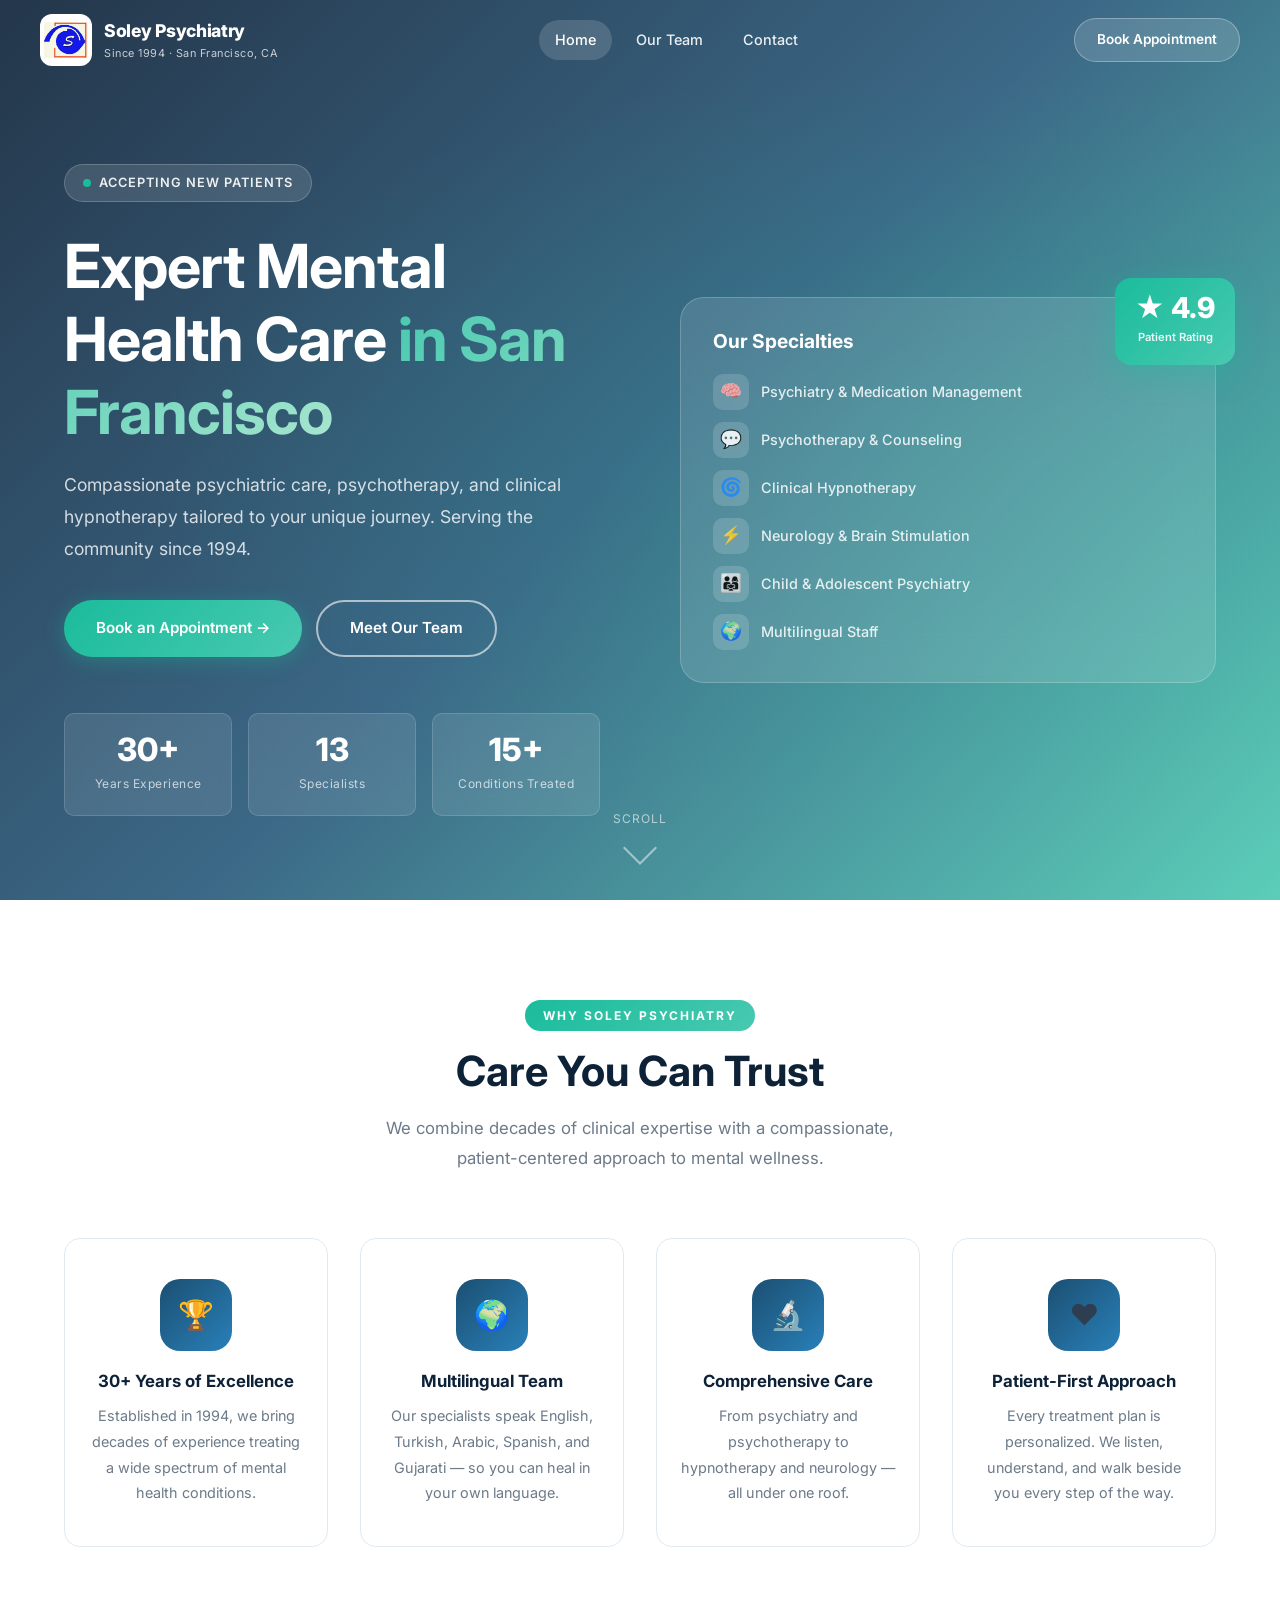
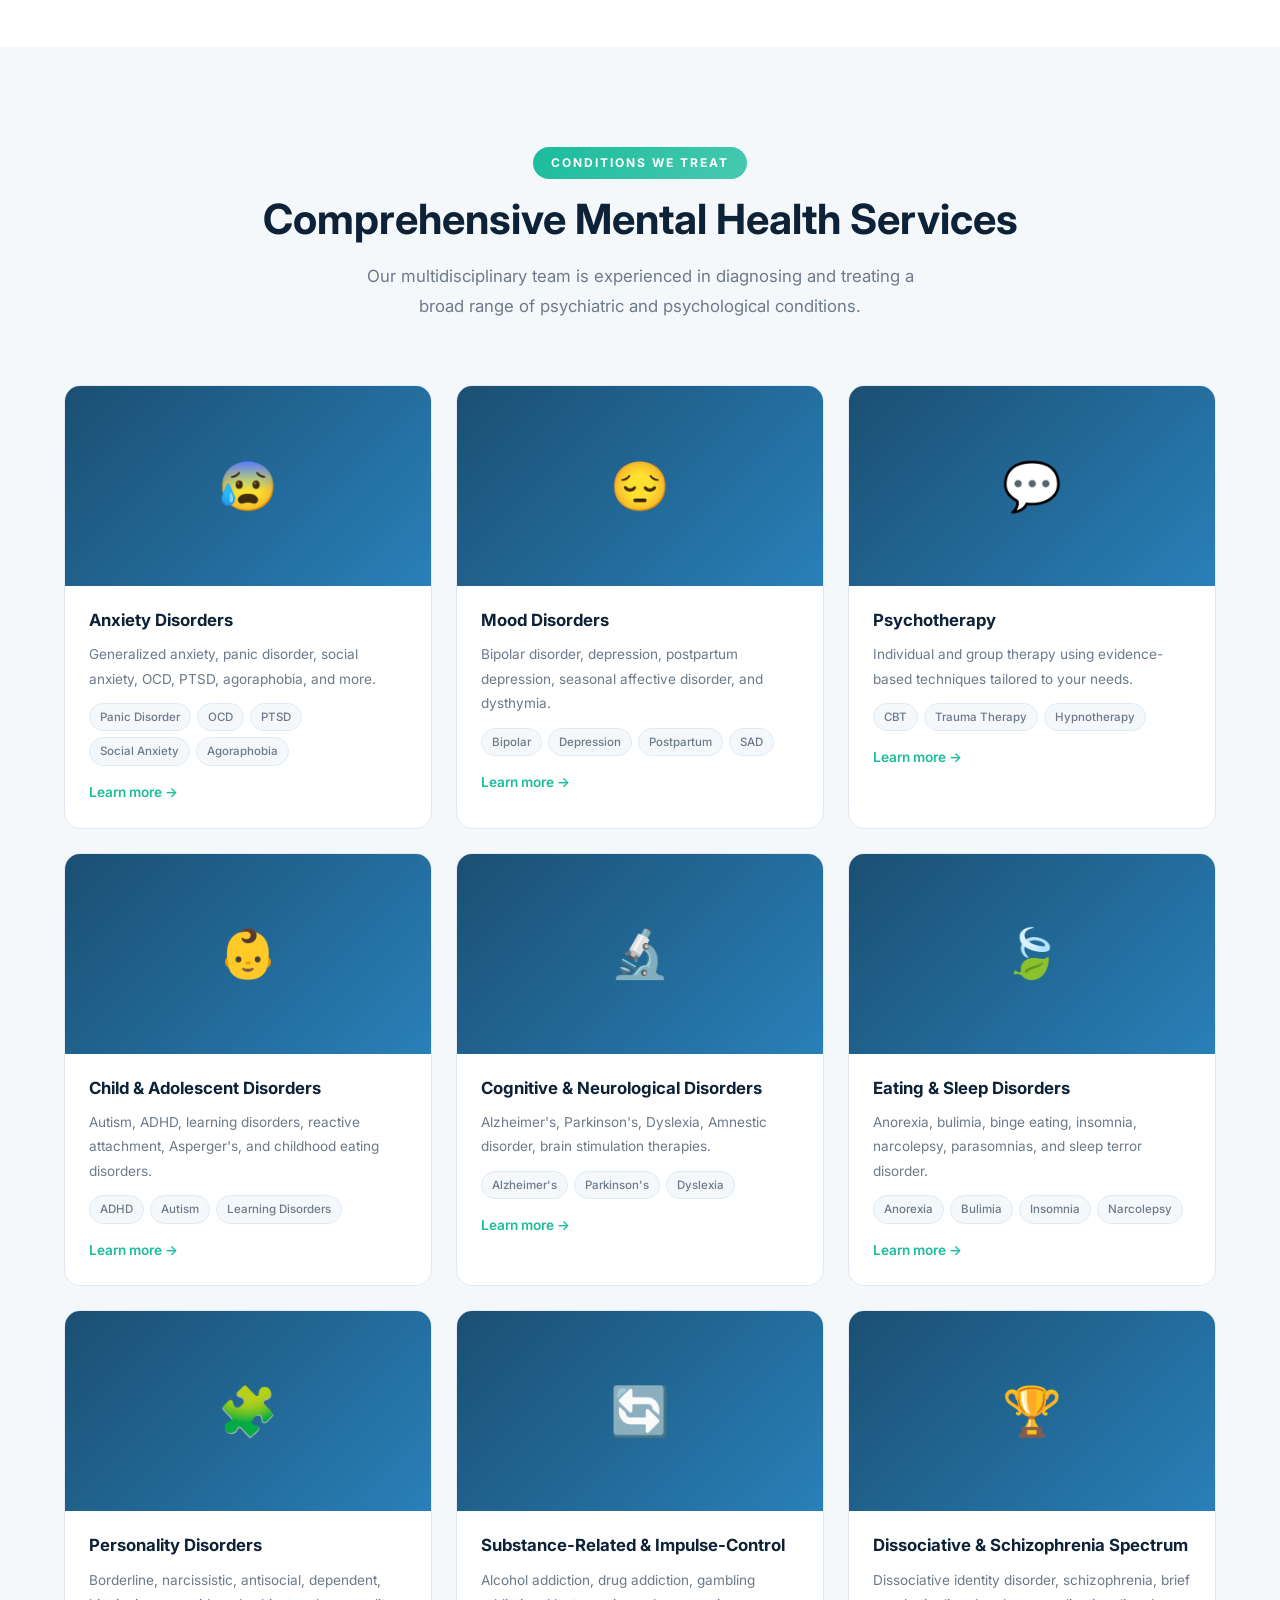
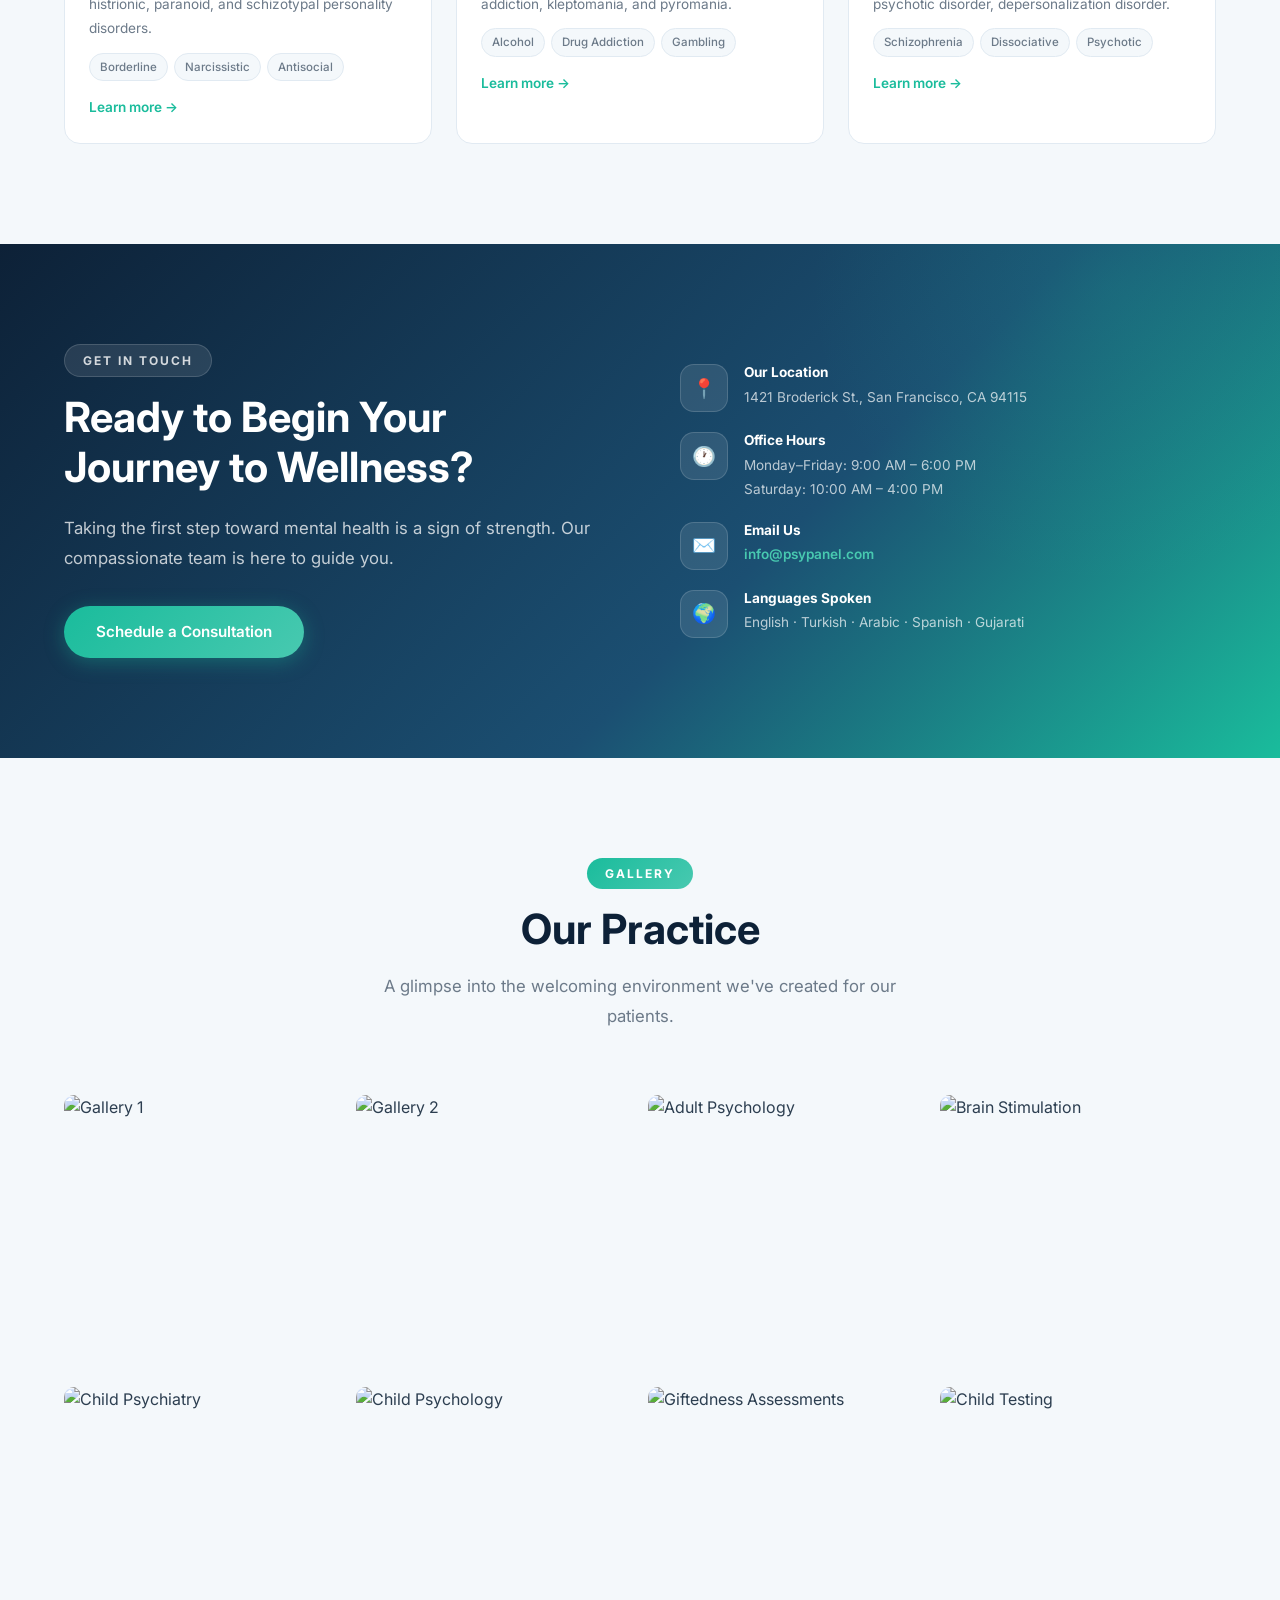
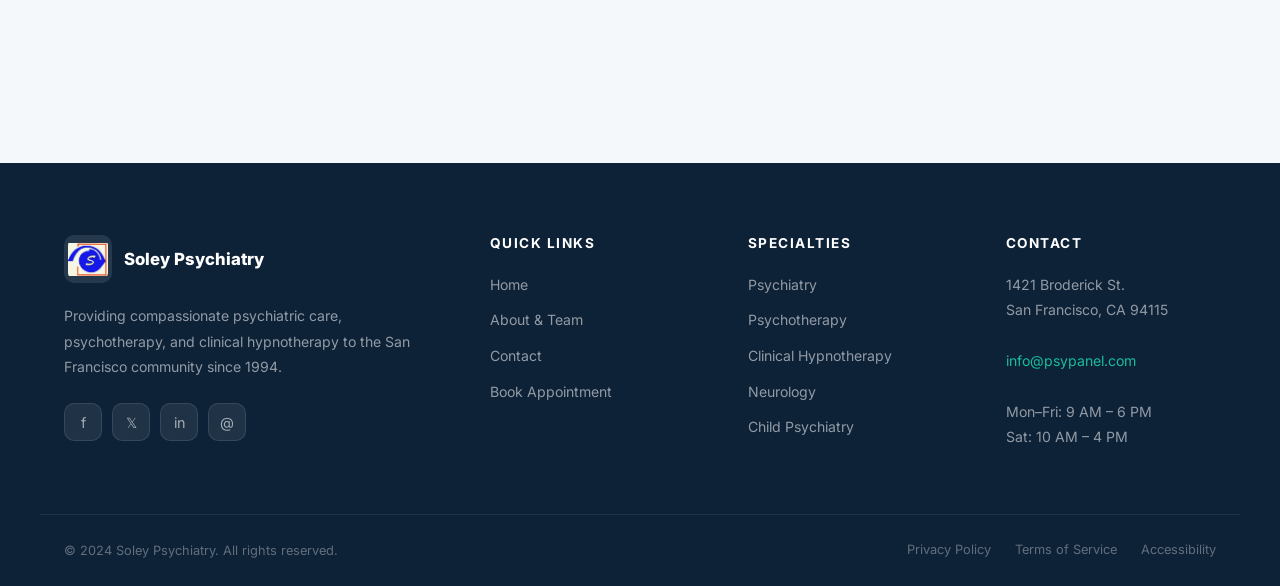
==== commit 3b6e3c0c: "Update all email addresses to info@psypanel.com" ====
--- a/index.html
+++ b/index.html
@@ -51,7 +51,7 @@
     "logo": "https://www.mksoley.com/Soleylogo.png",
     "image": "http://www.mksoley.com/wp-content/uploads/2020/08/transcranial-direct-current-stimulation.jpg",
     "telephone": "",
-    "email": "info@mksoley.com",
+    "email": "info@psypanel.com",
     "foundingDate": "1994",
     "address": {
       "@type": "PostalAddress",
@@ -115,7 +115,7 @@
       "url": "https://www.mksoley.com"
     },
     "url": "https://www.mksoley.com",
-    "email": "info@mksoley.com",
+    "email": "info@psypanel.com",
     "address": {
       "@type": "PostalAddress",
       "streetAddress": "1421 Broderick St.",
@@ -512,7 +512,7 @@
         <div class="cta-info-icon">✉️</div>
         <div class="cta-info-text">
           <h4>Email Us</h4>
-          <p><a href="mailto:info@mksoley.com" style="color:rgba(72,201,176,1);font-weight:600;">info@mksoley.com</a></p>
+          <p><a href="mailto:info@psypanel.com" style="color:rgba(72,201,176,1);font-weight:600;">info@psypanel.com</a></p>
         </div>
       </div>
       <div class="cta-info-item">
@@ -576,7 +576,7 @@
         <a href="#" class="social-btn" title="Facebook">f</a>
         <a href="#" class="social-btn" title="Twitter">𝕏</a>
         <a href="#" class="social-btn" title="LinkedIn">in</a>
-        <a href="mailto:info@mksoley.com" class="social-btn" title="Email">@</a>
+        <a href="mailto:info@psypanel.com" class="social-btn" title="Email">@</a>
       </div>
     </div>
     <div class="footer-col">
@@ -602,7 +602,7 @@
       <h4>Contact</h4>
       <p>1421 Broderick St.<br>San Francisco, CA 94115</p>
       <br>
-      <p><a href="mailto:info@mksoley.com" style="color:var(--secondary);">info@mksoley.com</a></p>
+      <p><a href="mailto:info@psypanel.com" style="color:var(--secondary);">info@psypanel.com</a></p>
       <br>
       <p>Mon–Fri: 9 AM – 6 PM<br>Sat: 10 AM – 4 PM</p>
     </div>
